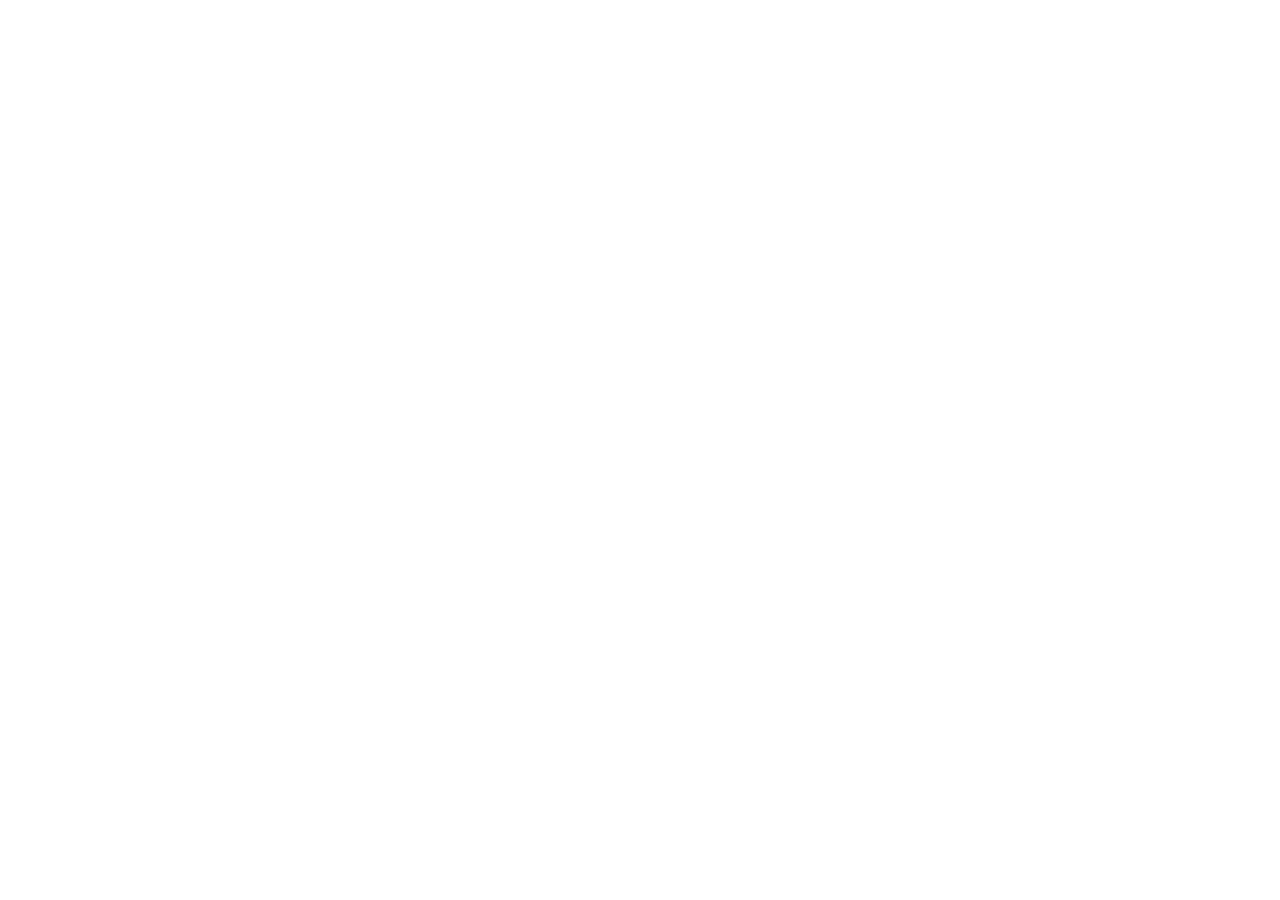
==== About.html @ ddba9b84 "menambahkan isi App.html dan membuat file kosogan" ====
<!DOCTYPE html>
<html lang="en">
<head>
    <meta charset="UTF-8">
    <meta name="viewport" content="width=device-width, initial-scale=1.0">
    <title>About MontirQ</title>
</head>
<body>
    <!-- Cerita dan Tujuan MontirQ -->
    <!-- Visi dan Misi -->
    <!-- Masalah yang ingin diselesaikan -->
    <!-- Ekosistem MontirQ -->
</body>
</html>
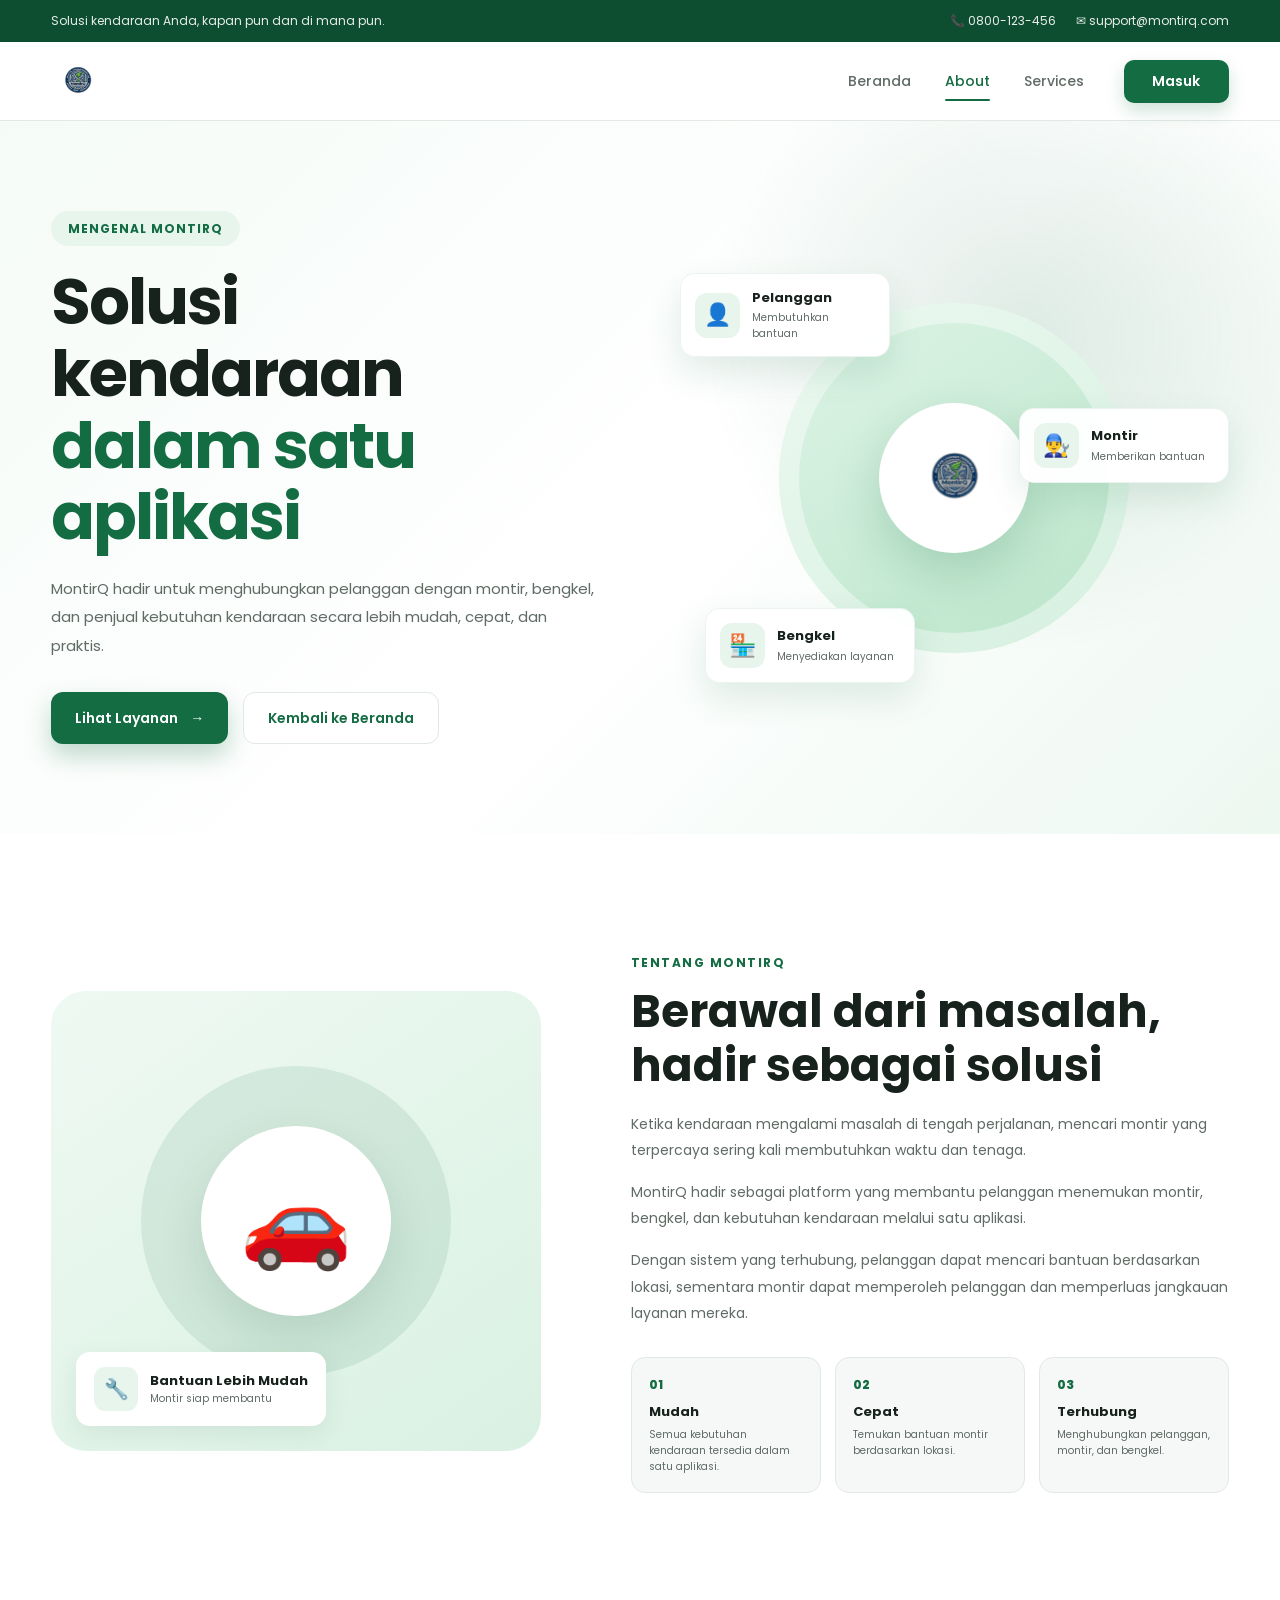
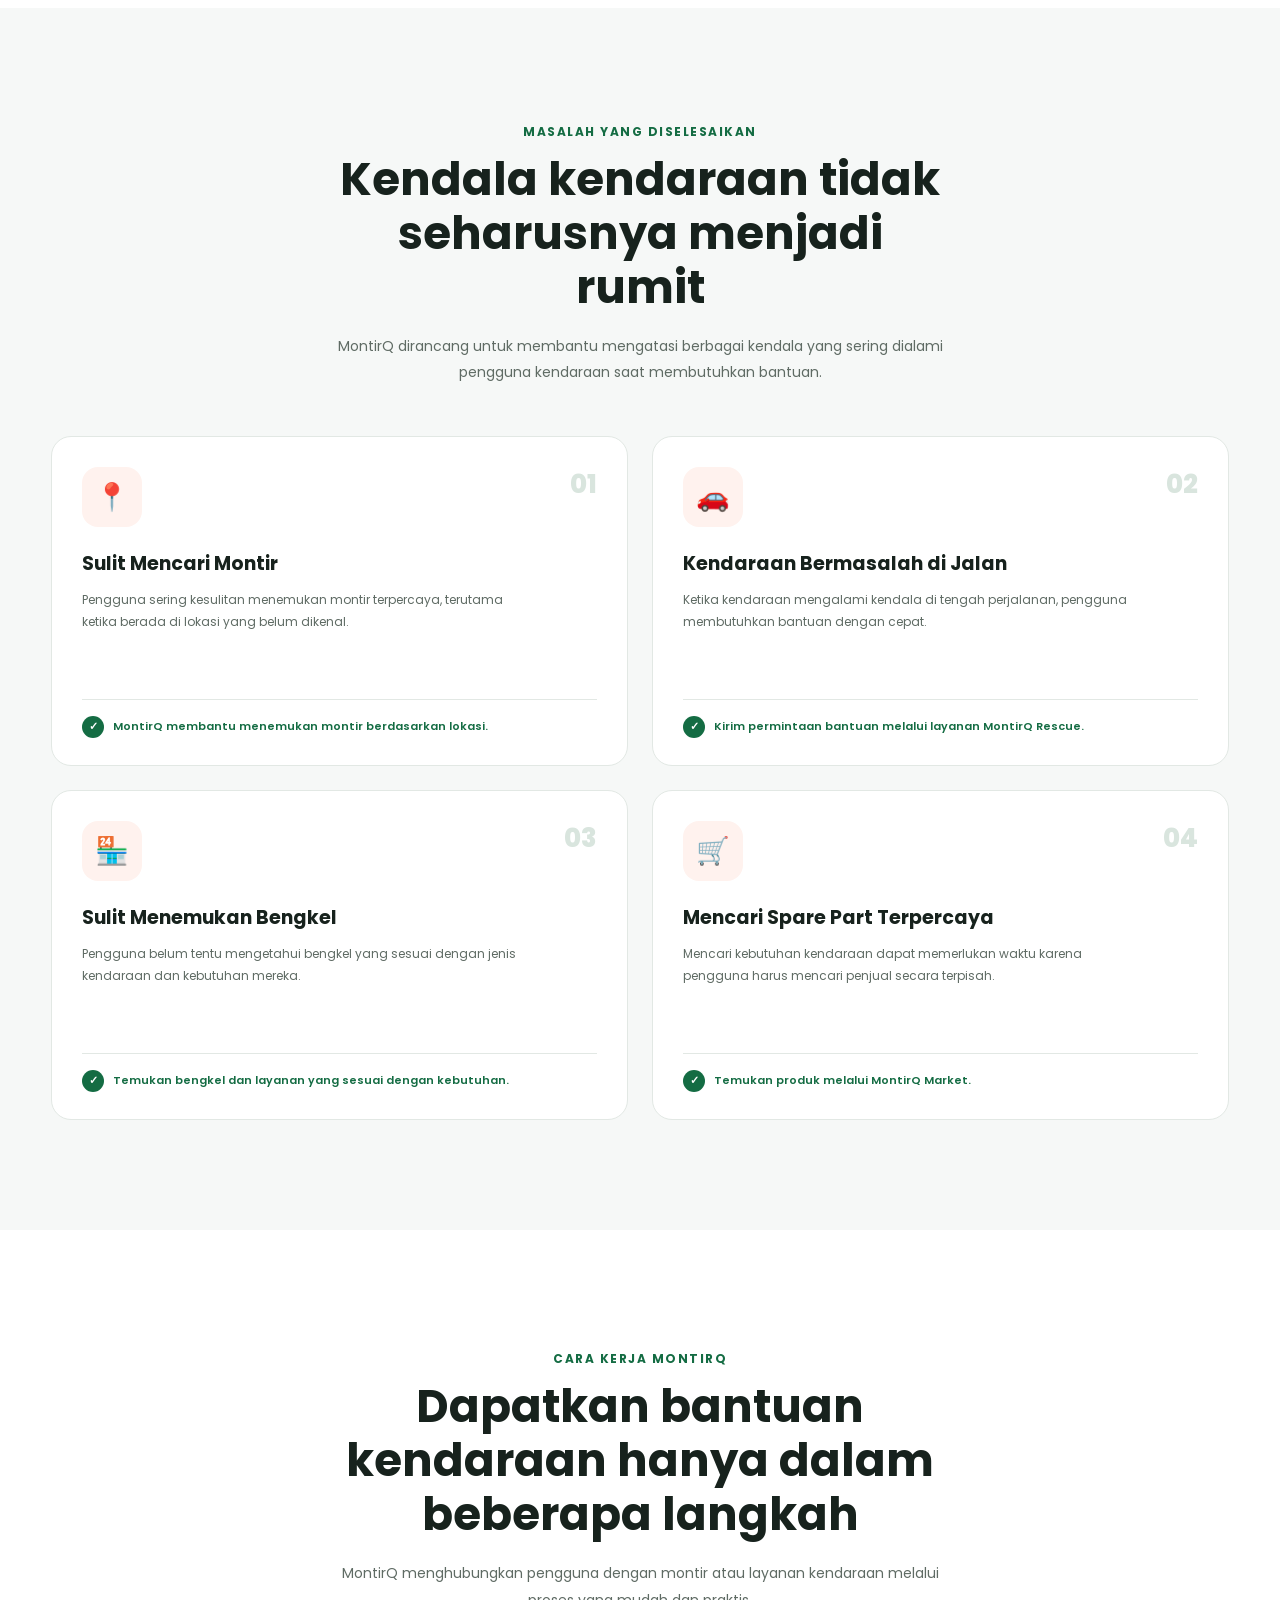
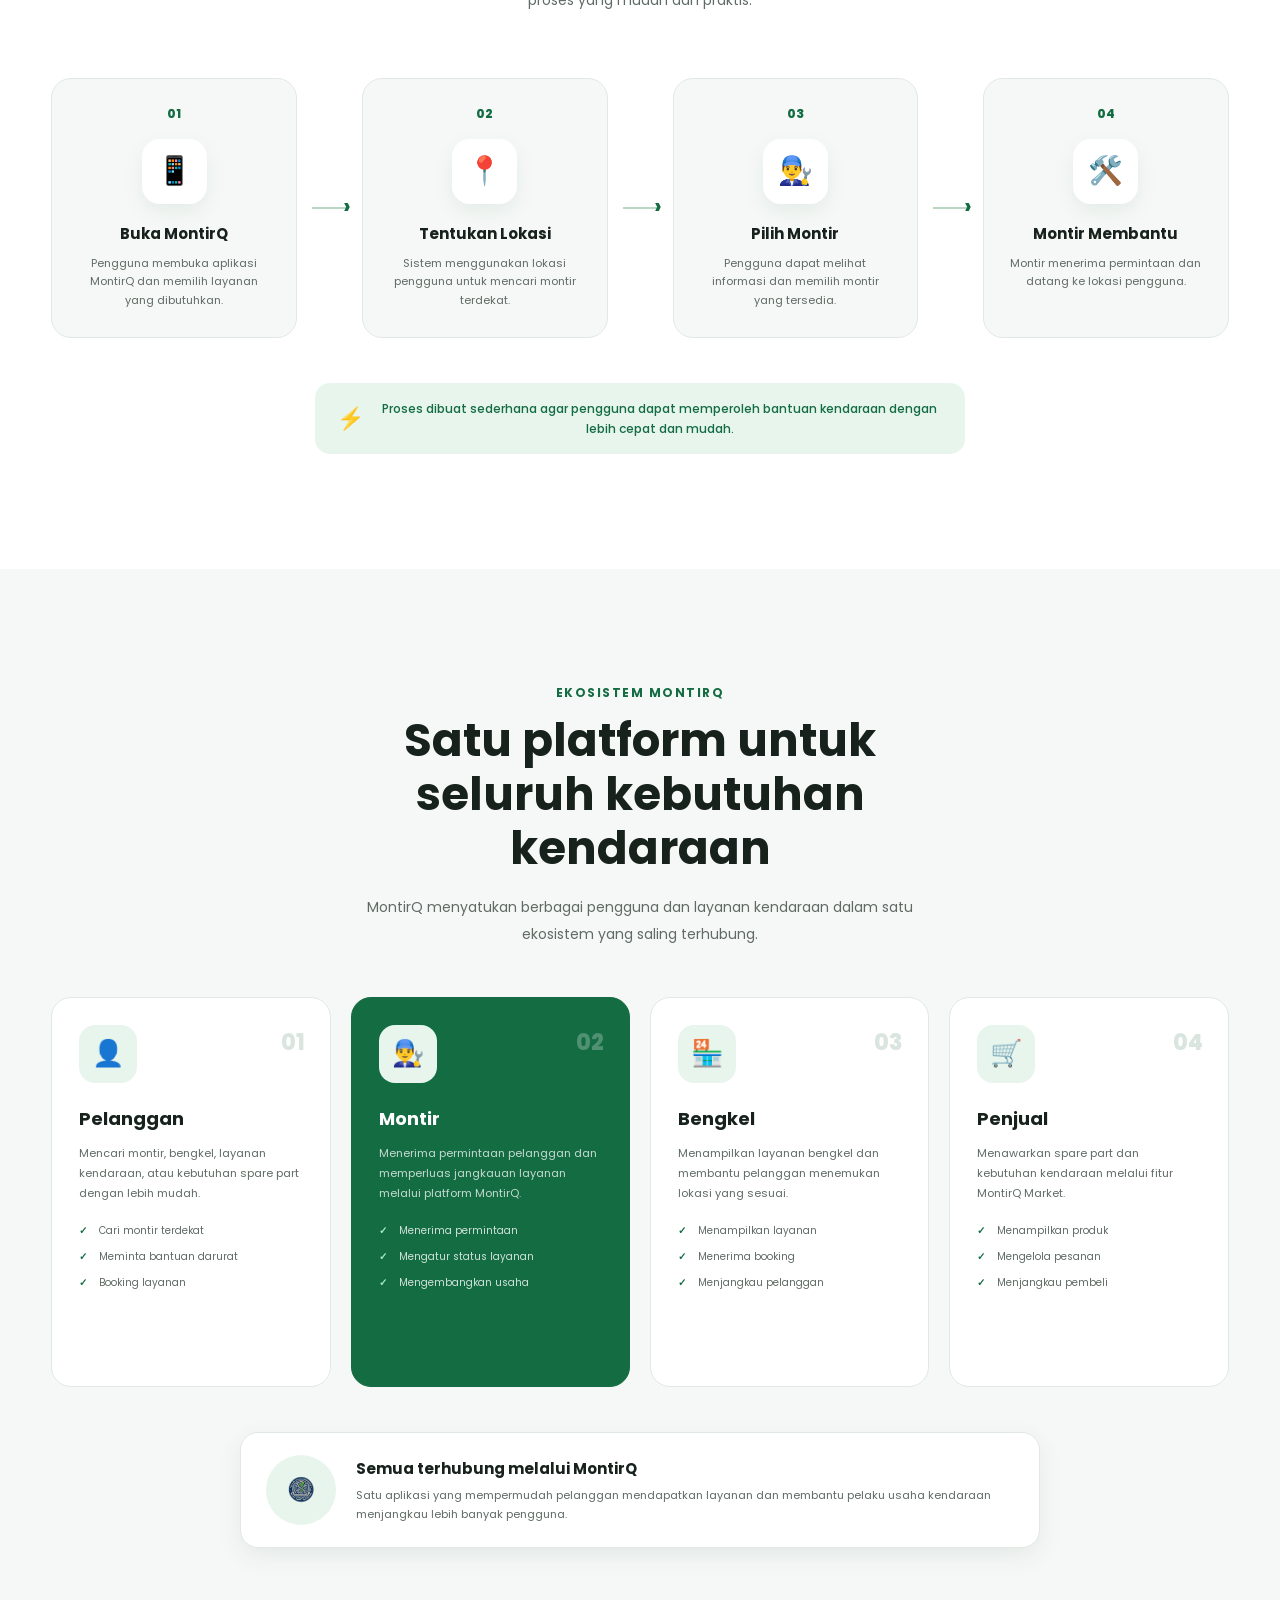
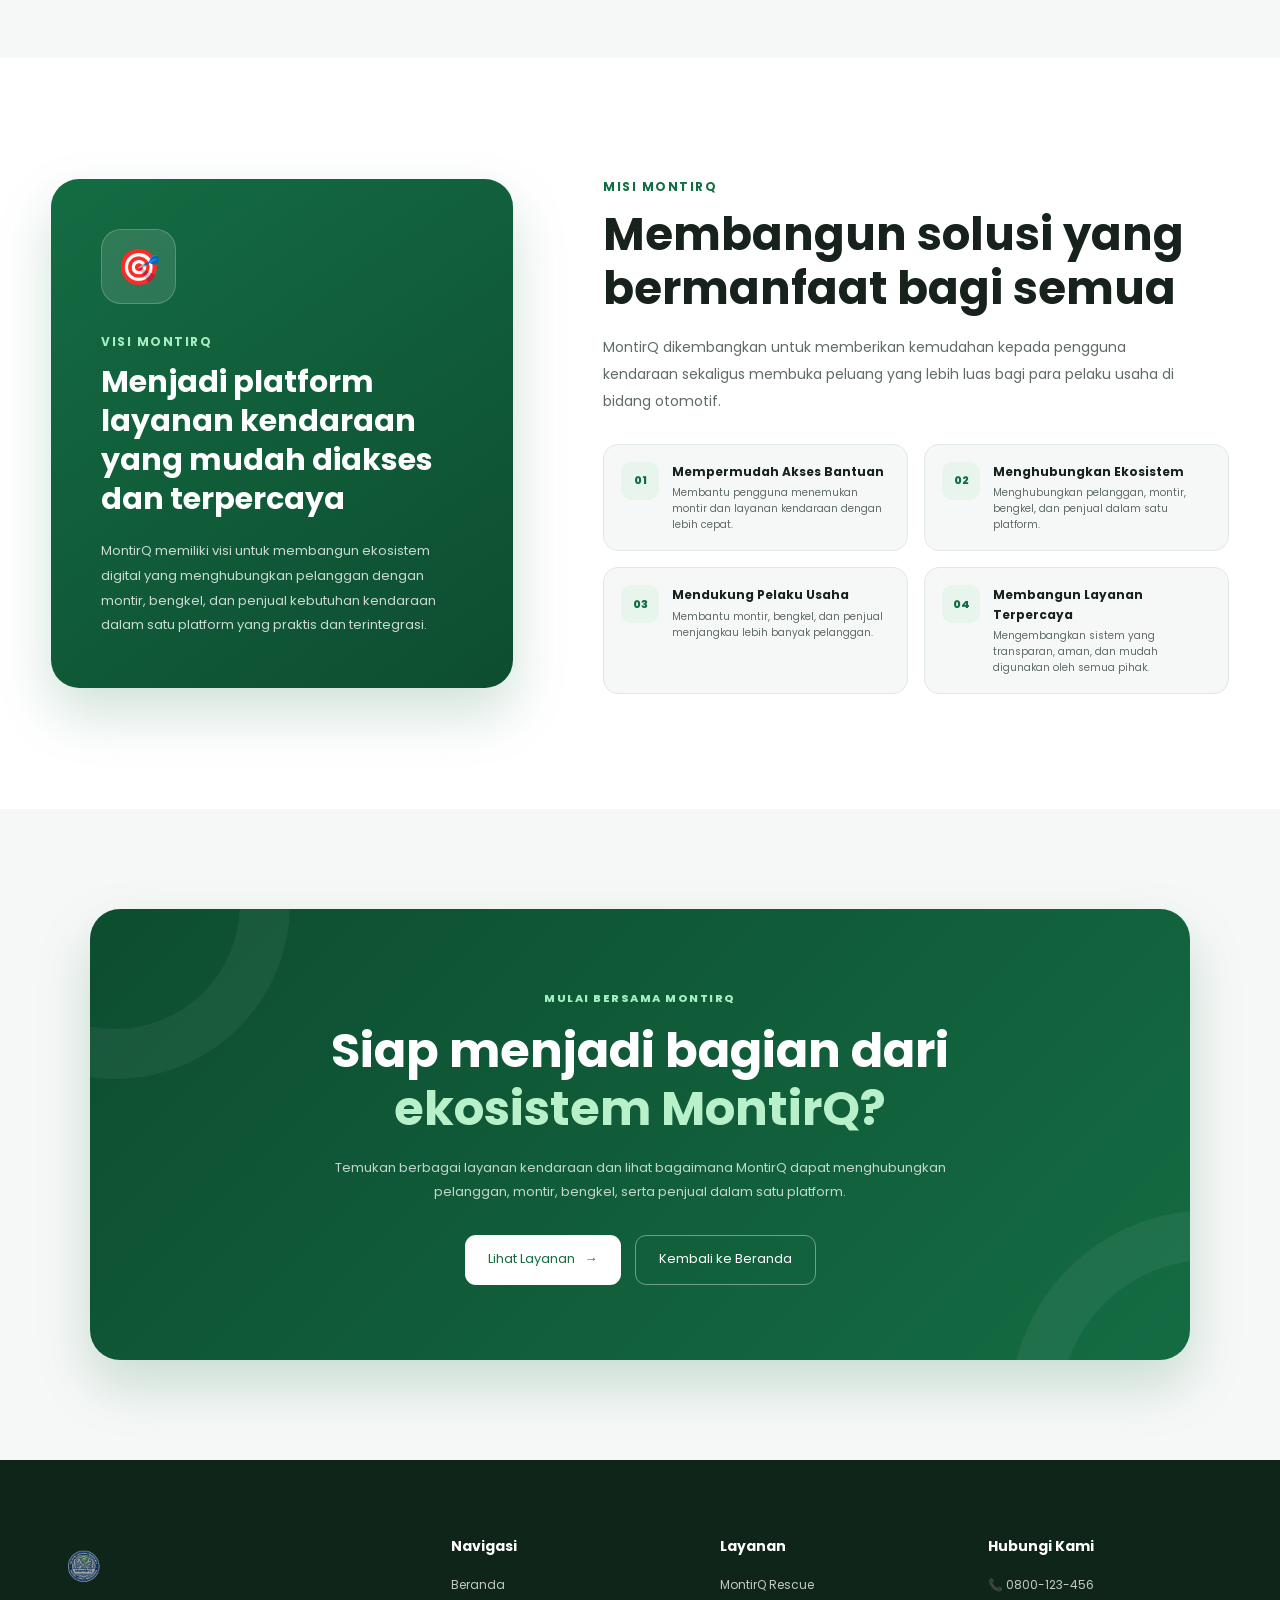
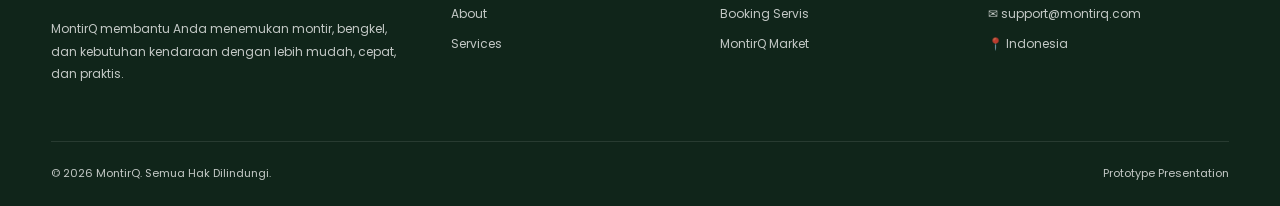
==== commit 2de3f7c6: "menambahkan fitur about" ====
--- a/About.html
+++ b/About.html
@@ -1,14 +1,729 @@
-<!DOCTYPE html>
+<!doctype html>
 <html lang="en">
-<head>
-    <meta charset="UTF-8">
-    <meta name="viewport" content="width=device-width, initial-scale=1.0">
+  <head>
+    <meta charset="UTF-8" />
+    <meta name="viewport" content="width=device-width, initial-scale=1.0" />
     <title>About MontirQ</title>
-</head>
-<body>
-    <!-- Cerita dan Tujuan MontirQ -->
-    <!-- Visi dan Misi -->
-    <!-- Masalah yang ingin diselesaikan -->
-    <!-- Ekosistem MontirQ -->
-</body>
-</html>+    <link rel="stylesheet" href="css/style.css" />
+    <link rel="stylesheet" href="css/about.css" />
+  </head>
+  <body>
+    <!-- Header -->
+    <header class="header">
+      <div class="header-container">
+        <p class="header-text">
+          Solusi kendaraan Anda, kapan pun dan di mana pun.
+        </p>
+
+        <div class="header-contact">
+          <span> 📞 0800-123-456 </span>
+
+          <span> ✉ support@montirq.com </span>
+        </div>
+      </div>
+    </header>
+
+    <!-- Navbar -->
+    <nav class="navbar">
+      <div class="navbar-container">
+        <!-- Logo MontirQ -->
+        <a href="App.html" class="navbar-logo">
+          <img
+            src="assets/icons/logo-montirQ.png"
+            alt="Logo MontirQ"
+            class="logo-image"
+          />
+        </a>
+
+        <!-- Menu Navigasi -->
+        <div class="navbar-menu">
+          <a href="App.html" class="nav-link"> Beranda </a>
+          <a href="About.html" class="nav-link active"> About </a>
+          <a href="Services.html" class="nav-link"> Services </a>
+        </div>
+
+        <!-- Tombol Masuk -->
+        <div class="navbar-action">
+          <a href="pages/auth/login.html" class="btn-login"> Masuk </a>
+        </div>
+
+        <!-- Tombol Menu untuk Tampilan HP -->
+        <button class="menu-toggle" type="button" aria-label="Buka menu">
+          ☰
+        </button>
+      </div>
+    </nav>
+
+    <!-- About Hero -->
+    <section class="about-hero">
+      <div class="about-hero-container">
+        <!-- Informasi Utama -->
+        <div class="about-hero-content">
+          <span class="about-hero-label"> MENGENAL MONTIRQ </span>
+
+          <h1 class="about-hero-title">
+            Solusi kendaraan
+            <span>dalam satu aplikasi</span>
+          </h1>
+
+          <p class="about-hero-description">
+            MontirQ hadir untuk menghubungkan pelanggan dengan montir, bengkel,
+            dan penjual kebutuhan kendaraan secara lebih mudah, cepat, dan
+            praktis.
+          </p>
+
+          <div class="about-hero-action">
+            <a href="Services.html" class="btn-primary">
+              Lihat Layanan
+
+              <span> → </span>
+            </a>
+
+            <a href="App.html" class="btn-secondary"> Kembali ke Beranda </a>
+          </div>
+        </div>
+
+        <!-- Visual Ekosistem MontirQ -->
+        <div class="about-hero-visual">
+          <!-- Lingkaran Utama -->
+          <div class="ecosystem-center">
+            <img
+              src="assets/icons/logo-montirQ.png"
+              alt="Logo MontirQ"
+              class="ecosystem-logo"
+            />
+          </div>
+
+          <!-- Pelanggan -->
+          <div class="ecosystem-card customer-card">
+            <div class="ecosystem-icon">👤</div>
+
+            <div>
+              <h3>Pelanggan</h3>
+
+              <p>Membutuhkan bantuan</p>
+            </div>
+          </div>
+
+          <!-- Montir -->
+          <div class="ecosystem-card mechanic-card">
+            <div class="ecosystem-icon">👨‍🔧</div>
+
+            <div>
+              <h3>Montir</h3>
+
+              <p>Memberikan bantuan</p>
+            </div>
+          </div>
+
+          <!-- Bengkel -->
+          <div class="ecosystem-card workshop-card">
+            <div class="ecosystem-icon">🏪</div>
+
+            <div>
+              <h3>Bengkel</h3>
+
+              <p>Menyediakan layanan</p>
+            </div>
+          </div>
+        </div>
+      </div>
+    </section>
+
+    <!-- Tentang MontirQ -->
+    <section class="about-introduction">
+      <div class="about-introduction-container">
+        <!-- Visual -->
+        <div class="about-introduction-visual">
+          <div class="introduction-main-icon">🚗</div>
+
+          <div class="introduction-card">
+            <span class="introduction-card-icon"> 🔧 </span>
+
+            <div>
+              <h3>Bantuan Lebih Mudah</h3>
+
+              <p>Montir siap membantu</p>
+            </div>
+          </div>
+        </div>
+
+        <!-- Informasi MontirQ -->
+        <div class="about-introduction-content">
+          <span class="section-label"> TENTANG MONTIRQ </span>
+
+          <h2 class="section-title">
+            Berawal dari masalah, hadir sebagai solusi
+          </h2>
+
+          <p class="section-description">
+            Ketika kendaraan mengalami masalah di tengah perjalanan, mencari
+            montir yang terpercaya sering kali membutuhkan waktu dan tenaga.
+          </p>
+
+          <p class="section-description">
+            MontirQ hadir sebagai platform yang membantu pelanggan menemukan
+            montir, bengkel, dan kebutuhan kendaraan melalui satu aplikasi.
+          </p>
+
+          <p class="section-description">
+            Dengan sistem yang terhubung, pelanggan dapat mencari bantuan
+            berdasarkan lokasi, sementara montir dapat memperoleh pelanggan dan
+            memperluas jangkauan layanan mereka.
+          </p>
+
+          <!-- Nilai Utama MontirQ -->
+          <div class="montirq-values">
+            <div class="value-item">
+              <span class="value-number"> 01 </span>
+
+              <div>
+                <h3>Mudah</h3>
+
+                <p>Semua kebutuhan kendaraan tersedia dalam satu aplikasi.</p>
+              </div>
+            </div>
+
+            <div class="value-item">
+              <span class="value-number"> 02 </span>
+
+              <div>
+                <h3>Cepat</h3>
+
+                <p>Temukan bantuan montir berdasarkan lokasi.</p>
+              </div>
+            </div>
+
+            <div class="value-item">
+              <span class="value-number"> 03 </span>
+
+              <div>
+                <h3>Terhubung</h3>
+
+                <p>Menghubungkan pelanggan, montir, dan bengkel.</p>
+              </div>
+            </div>
+          </div>
+        </div>
+      </div>
+    </section>
+
+    <!-- Masalah yang diselesaikan -->
+    <section class="problems-section">
+      <div class="problems-container">
+        <!-- Judul Bagian -->
+        <div class="problems-heading">
+          <span class="section-label"> MASALAH YANG DISELESAIKAN </span>
+
+          <h2 class="section-title">
+            Kendala kendaraan tidak seharusnya menjadi rumit
+          </h2>
+
+          <p class="section-description">
+            MontirQ dirancang untuk membantu mengatasi berbagai kendala yang
+            sering dialami pengguna kendaraan saat membutuhkan bantuan.
+          </p>
+        </div>
+
+        <!-- Daftar Masalah -->
+        <div class="problems-list">
+          <!-- Masalah 1 -->
+          <article class="problem-card">
+            <div class="problem-number">01</div>
+
+            <div class="problem-icon">📍</div>
+
+            <h3>Sulit Mencari Montir</h3>
+
+            <p>
+              Pengguna sering kesulitan menemukan montir terpercaya, terutama
+              ketika berada di lokasi yang belum dikenal.
+            </p>
+
+            <div class="problem-solution">
+              <span> ✓ </span>
+
+              MontirQ membantu menemukan montir berdasarkan lokasi.
+            </div>
+          </article>
+
+          <!-- Masalah 2 -->
+          <article class="problem-card">
+            <div class="problem-number">02</div>
+
+            <div class="problem-icon">🚗</div>
+
+            <h3>Kendaraan Bermasalah di Jalan</h3>
+
+            <p>
+              Ketika kendaraan mengalami kendala di tengah perjalanan, pengguna
+              membutuhkan bantuan dengan cepat.
+            </p>
+
+            <div class="problem-solution">
+              <span> ✓ </span>
+
+              Kirim permintaan bantuan melalui layanan MontirQ Rescue.
+            </div>
+          </article>
+
+          <!-- Masalah 3 -->
+          <article class="problem-card">
+            <div class="problem-number">03</div>
+
+            <div class="problem-icon">🏪</div>
+
+            <h3>Sulit Menemukan Bengkel</h3>
+
+            <p>
+              Pengguna belum tentu mengetahui bengkel yang sesuai dengan jenis
+              kendaraan dan kebutuhan mereka.
+            </p>
+
+            <div class="problem-solution">
+              <span> ✓ </span>
+
+              Temukan bengkel dan layanan yang sesuai dengan kebutuhan.
+            </div>
+          </article>
+
+          <!-- Masalah 4 -->
+          <article class="problem-card">
+            <div class="problem-number">04</div>
+
+            <div class="problem-icon">🛒</div>
+
+            <h3>Mencari Spare Part Terpercaya</h3>
+
+            <p>
+              Mencari kebutuhan kendaraan dapat memerlukan waktu karena pengguna
+              harus mencari penjual secara terpisah.
+            </p>
+
+            <div class="problem-solution">
+              <span> ✓ </span>
+
+              Temukan produk melalui MontirQ Market.
+            </div>
+          </article>
+        </div>
+      </div>
+    </section>
+
+    <!-- Cara kerja MontirQ -->
+    <section class="workflow-section">
+      <div class="workflow-container">
+        <!-- Judul Bagian -->
+        <div class="workflow-heading">
+          <span class="section-label"> CARA KERJA MONTIRQ </span>
+
+          <h2 class="section-title">
+            Dapatkan bantuan kendaraan hanya dalam beberapa langkah
+          </h2>
+
+          <p class="section-description">
+            MontirQ menghubungkan pengguna dengan montir atau layanan kendaraan
+            melalui proses yang mudah dan praktis.
+          </p>
+        </div>
+
+        <!-- Langkah-Langkah -->
+        <div class="workflow-list">
+          <!-- Langkah 1 -->
+          <div class="workflow-item">
+            <div class="workflow-number">01</div>
+
+            <div class="workflow-icon">📱</div>
+
+            <h3>Buka MontirQ</h3>
+
+            <p>
+              Pengguna membuka aplikasi MontirQ dan memilih layanan yang
+              dibutuhkan.
+            </p>
+          </div>
+
+          <!-- Penghubung -->
+          <div class="workflow-line"></div>
+
+          <!-- Langkah 2 -->
+          <div class="workflow-item">
+            <div class="workflow-number">02</div>
+
+            <div class="workflow-icon">📍</div>
+
+            <h3>Tentukan Lokasi</h3>
+
+            <p>
+              Sistem menggunakan lokasi pengguna untuk mencari montir terdekat.
+            </p>
+          </div>
+
+          <!-- Penghubung -->
+          <div class="workflow-line"></div>
+
+          <!-- Langkah 3 -->
+          <div class="workflow-item">
+            <div class="workflow-number">03</div>
+
+            <div class="workflow-icon">👨‍🔧</div>
+
+            <h3>Pilih Montir</h3>
+
+            <p>
+              Pengguna dapat melihat informasi dan memilih montir yang tersedia.
+            </p>
+          </div>
+
+          <!-- Penghubung -->
+          <div class="workflow-line"></div>
+
+          <!-- Langkah 4 -->
+          <div class="workflow-item">
+            <div class="workflow-number">04</div>
+
+            <div class="workflow-icon">🛠️</div>
+
+            <h3>Montir Membantu</h3>
+
+            <p>Montir menerima permintaan dan datang ke lokasi pengguna.</p>
+          </div>
+        </div>
+
+        <!-- Informasi Tambahan -->
+        <div class="workflow-note">
+          <span class="workflow-note-icon"> ⚡ </span>
+
+          <p>
+            Proses dibuat sederhana agar pengguna dapat memperoleh bantuan
+            kendaraan dengan lebih cepat dan mudah.
+          </p>
+        </div>
+      </div>
+    </section>
+
+    <!-- Ekosistem Montir -->
+    <section class="ecosystem-section">
+      <div class="ecosystem-container">
+        <!-- Judul Bagian -->
+        <div class="ecosystem-heading">
+          <span class="section-label"> EKOSISTEM MONTIRQ </span>
+
+          <h2 class="section-title">
+            Satu platform untuk seluruh kebutuhan kendaraan
+          </h2>
+
+          <p class="section-description">
+            MontirQ menyatukan berbagai pengguna dan layanan kendaraan dalam
+            satu ekosistem yang saling terhubung.
+          </p>
+        </div>
+
+        <!-- Isi Ekosistem -->
+        <div class="ecosystem-grid">
+          <!-- Pelanggan -->
+          <article class="ecosystem-role">
+            <div class="role-icon">👤</div>
+
+            <span class="role-number"> 01 </span>
+
+            <h3>Pelanggan</h3>
+
+            <p>
+              Mencari montir, bengkel, layanan kendaraan, atau kebutuhan spare
+              part dengan lebih mudah.
+            </p>
+
+            <ul class="role-list">
+              <li>Cari montir terdekat</li>
+
+              <li>Meminta bantuan darurat</li>
+
+              <li>Booking layanan</li>
+            </ul>
+          </article>
+
+          <!-- Montir -->
+          <article class="ecosystem-role role-highlight">
+            <div class="role-icon">👨‍🔧</div>
+
+            <span class="role-number"> 02 </span>
+
+            <h3>Montir</h3>
+
+            <p>
+              Menerima permintaan pelanggan dan memperluas jangkauan layanan
+              melalui platform MontirQ.
+            </p>
+
+            <ul class="role-list">
+              <li>Menerima permintaan</li>
+
+              <li>Mengatur status layanan</li>
+
+              <li>Mengembangkan usaha</li>
+            </ul>
+          </article>
+
+          <!-- Bengkel -->
+          <article class="ecosystem-role">
+            <div class="role-icon">🏪</div>
+
+            <span class="role-number"> 03 </span>
+
+            <h3>Bengkel</h3>
+
+            <p>
+              Menampilkan layanan bengkel dan membantu pelanggan menemukan
+              lokasi yang sesuai.
+            </p>
+
+            <ul class="role-list">
+              <li>Menampilkan layanan</li>
+
+              <li>Menerima booking</li>
+
+              <li>Menjangkau pelanggan</li>
+            </ul>
+          </article>
+
+          <!-- Penjual -->
+          <article class="ecosystem-role">
+            <div class="role-icon">🛒</div>
+
+            <span class="role-number"> 04 </span>
+
+            <h3>Penjual</h3>
+
+            <p>
+              Menawarkan spare part dan kebutuhan kendaraan melalui fitur
+              MontirQ Market.
+            </p>
+
+            <ul class="role-list">
+              <li>Menampilkan produk</li>
+
+              <li>Mengelola pesanan</li>
+
+              <li>Menjangkau pembeli</li>
+            </ul>
+          </article>
+        </div>
+
+        <!-- Kesimpulan Ekosistem -->
+        <div class="ecosystem-summary">
+          <div class="ecosystem-summary-logo">
+            <img src="assets/icons/logo-montirQ.png" alt="Logo MontirQ" />
+          </div>
+
+          <div>
+            <h3>Semua terhubung melalui MontirQ</h3>
+
+            <p>
+              Satu aplikasi yang mempermudah pelanggan mendapatkan layanan dan
+              membantu pelaku usaha kendaraan menjangkau lebih banyak pengguna.
+            </p>
+          </div>
+        </div>
+      </div>
+    </section>
+
+    <!-- Visi Dan Misi -->
+    <section class="vision-mission-section">
+      <div class="vision-mission-container">
+        <!-- Bagian Visi -->
+        <div class="vision-card">
+          <div class="vision-icon">🎯</div>
+
+          <span class="section-label"> VISI MONTIRQ </span>
+
+          <h2>
+            Menjadi platform layanan kendaraan yang mudah diakses dan terpercaya
+          </h2>
+
+          <p>
+            MontirQ memiliki visi untuk membangun ekosistem digital yang
+            menghubungkan pelanggan dengan montir, bengkel, dan penjual
+            kebutuhan kendaraan dalam satu platform yang praktis dan
+            terintegrasi.
+          </p>
+        </div>
+
+        <!-- Bagian Misi -->
+        <div class="mission-content">
+          <span class="section-label"> MISI MONTIRQ </span>
+
+          <h2 class="section-title">
+            Membangun solusi yang bermanfaat bagi semua
+          </h2>
+
+          <p class="section-description">
+            MontirQ dikembangkan untuk memberikan kemudahan kepada pengguna
+            kendaraan sekaligus membuka peluang yang lebih luas bagi para pelaku
+            usaha di bidang otomotif.
+          </p>
+
+          <!-- Daftar Misi -->
+          <div class="mission-list">
+            <!-- Misi 1 -->
+            <div class="mission-item">
+              <div class="mission-number">01</div>
+
+              <div>
+                <h3>Mempermudah Akses Bantuan</h3>
+
+                <p>
+                  Membantu pengguna menemukan montir dan layanan kendaraan
+                  dengan lebih cepat.
+                </p>
+              </div>
+            </div>
+
+            <!-- Misi 2 -->
+            <div class="mission-item">
+              <div class="mission-number">02</div>
+
+              <div>
+                <h3>Menghubungkan Ekosistem</h3>
+
+                <p>
+                  Menghubungkan pelanggan, montir, bengkel, dan penjual dalam
+                  satu platform.
+                </p>
+              </div>
+            </div>
+
+            <!-- Misi 3 -->
+            <div class="mission-item">
+              <div class="mission-number">03</div>
+
+              <div>
+                <h3>Mendukung Pelaku Usaha</h3>
+
+                <p>
+                  Membantu montir, bengkel, dan penjual menjangkau lebih banyak
+                  pelanggan.
+                </p>
+              </div>
+            </div>
+
+            <!-- Misi 4 -->
+            <div class="mission-item">
+              <div class="mission-number">04</div>
+
+              <div>
+                <h3>Membangun Layanan Terpercaya</h3>
+
+                <p>
+                  Mengembangkan sistem yang transparan, aman, dan mudah
+                  digunakan oleh semua pihak.
+                </p>
+              </div>
+            </div>
+          </div>
+        </div>
+      </div>
+    </section>
+
+    <!-- Call to Action -->
+    <section class="cta-section">
+      <div class="cta-container">
+        <!-- Dekorasi -->
+        <div class="cta-decoration cta-decoration-one"></div>
+
+        <div class="cta-decoration cta-decoration-two"></div>
+
+        <!-- Isi Call To Action -->
+        <div class="cta-content">
+          <span class="cta-label"> MULAI BERSAMA MONTIRQ </span>
+
+          <h2>
+            Siap menjadi bagian dari
+            <span>ekosistem MontirQ?</span>
+          </h2>
+
+          <p>
+            Temukan berbagai layanan kendaraan dan lihat bagaimana MontirQ dapat
+            menghubungkan pelanggan, montir, bengkel, serta penjual dalam satu
+            platform.
+          </p>
+
+          <!-- Tombol -->
+          <div class="cta-action">
+            <a href="Services.html" class="cta-primary">
+              Lihat Layanan
+
+              <span> → </span>
+            </a>
+
+            <a href="App.html" class="cta-secondary"> Kembali ke Beranda </a>
+          </div>
+        </div>
+      </div>
+    </section>
+
+    <!-- Footer -->
+    <footer class="footer">
+      <div class="footer-container">
+        <!-- Informasi MontirQ -->
+        <div class="footer-brand">
+          <a href="App.html" class="footer-logo">
+            <img
+              src="assets/icons/logo-montirQ.png"
+              alt="Logo MontirQ"
+              class="footer-logo-image"
+            />
+          </a>
+
+          <p>
+            MontirQ membantu Anda menemukan montir, bengkel, dan kebutuhan
+            kendaraan dengan lebih mudah, cepat, dan praktis.
+          </p>
+        </div>
+
+        <!-- Navigasi Cepat -->
+        <div class="footer-menu">
+          <h3>Navigasi</h3>
+
+          <a href="App.html"> Beranda </a>
+
+          <a href="About.html"> About </a>
+
+          <a href="Services.html"> Services </a>
+        </div>
+
+        <!-- Layanan -->
+        <div class="footer-menu">
+          <h3>Layanan</h3>
+
+          <a href="Services.html"> MontirQ Rescue </a>
+
+          <a href="Services.html"> Booking Servis </a>
+
+          <a href="Services.html"> MontirQ Market </a>
+        </div>
+
+        <!-- Informasi Kontak -->
+        <div class="footer-contact">
+          <h3>Hubungi Kami</h3>
+
+          <p>📞 0800-123-456</p>
+
+          <p>✉ support@montirq.com</p>
+
+          <p>📍 Indonesia</p>
+        </div>
+      </div>
+
+      <!-- Bagian Copyright -->
+      <div class="footer-bottom">
+        <p>© 2026 MontirQ. Semua Hak Dilindungi.</p>
+
+        <p>Prototype Presentation</p>
+      </div>
+    </footer>
+
+    <!-- JavaScript -->
+    <script src="js/script.js"></script>
+  </body>
+</html>
--- a/css/style.css
+++ b/css/style.css
@@ -0,0 +1,1083 @@
+/* =========================================
+GOOGLE FONT
+========================================= */
+
+@import url("https://fonts.googleapis.com/css2?family=Poppins:wght@400;500;600;700;800&display=swap");
+
+/* =========================================
+PENGATURAN DASAR
+========================================= */
+
+:root {
+  --primary-color: #146c43;
+  --primary-dark: #0d4d30;
+  --primary-light: #e7f5ed;
+  --secondary-color: #f4b942;
+  --dark-color: #17221d;
+  --text-color: #5f6b64;
+  --light-color: #f6f8f7;
+  --white-color: #ffffff;
+  --border-color: #e2e8e4;
+  --shadow-small: 0 8px 25px rgba(16, 65, 41, 0.08);
+  --shadow-medium: 0 18px 45px rgba(16, 65, 41, 0.12);
+  --border-radius: 16px;
+  --container-width: 1200px;
+}
+
+* {
+  margin: 0;
+  padding: 0;
+  box-sizing: border-box;
+}
+
+html {
+  scroll-behavior: smooth;
+}
+
+body {
+  font-family: "Poppins", Arial, sans-serif;
+  background-color: var(--white-color);
+  color: var(--dark-color);
+  line-height: 1.6;
+  overflow-x: hidden;
+}
+
+a {
+  color: inherit;
+  text-decoration: none;
+}
+
+img {
+  display: block;
+  max-width: 100%;
+}
+
+button {
+  border: none;
+  outline: none;
+  background: none;
+  cursor: pointer;
+  font-family: inherit;
+}
+
+/* =========================================
+HEADER
+========================================= */
+
+.header {
+  background-color: var(--primary-dark);
+  color: var(--white-color);
+}
+
+.header-container {
+  width: min(92%, var(--container-width));
+  min-height: 42px;
+  margin: 0 auto;
+  display: flex;
+  align-items: center;
+  justify-content: space-between;
+  gap: 20px;
+}
+
+.header-text {
+  font-size: 12px;
+  color: rgba(255, 255, 255, 0.9);
+}
+
+.header-contact {
+  display: flex;
+  align-items: center;
+  gap: 20px;
+  font-size: 12px;
+  color: rgba(255, 255, 255, 0.9);
+}
+
+/* =========================================
+NAVBAR
+========================================= */
+
+.navbar {
+  position: sticky;
+  top: 0;
+  z-index: 1000;
+  background-color: rgba(255, 255, 255, 0.96);
+  border-bottom: 1px solid var(--border-color);
+  backdrop-filter: blur(12px);
+}
+
+.navbar-container {
+  width: min(92%, var(--container-width));
+  height: 78px;
+  margin: 0 auto;
+  display: flex;
+  align-items: center;
+  justify-content: space-between;
+  gap: 30px;
+}
+
+/* Logo */
+
+.navbar-logo {
+  display: flex;
+  align-items: center;
+  flex-shrink: 0;
+}
+
+.logo-image {
+  width: 54px;
+  height: 54px;
+  object-fit: contain;
+}
+
+/* Menu Navigasi */
+
+.navbar-menu {
+  display: flex;
+  align-items: center;
+  justify-content: center;
+  gap: 34px;
+  margin-left: auto;
+}
+
+.nav-link {
+  position: relative;
+  color: var(--text-color);
+  font-size: 14px;
+  font-weight: 500;
+  transition: color 0.25s ease;
+}
+
+.nav-link:hover,
+.nav-link.active {
+  color: var(--primary-color);
+}
+
+.nav-link::after {
+  content: "";
+  position: absolute;
+  left: 0;
+  bottom: -9px;
+  width: 0;
+  height: 2px;
+  background-color: var(--primary-color);
+  border-radius: 20px;
+  transition: width 0.25s ease;
+}
+
+.nav-link:hover::after,
+.nav-link.active::after {
+  width: 100%;
+}
+
+/* Tombol Masuk */
+
+.navbar-action {
+  margin-left: 10px;
+}
+
+.btn-login {
+  display: inline-flex;
+  align-items: center;
+  justify-content: center;
+  min-width: 105px;
+  min-height: 43px;
+  padding: 10px 22px;
+  color: var(--white-color);
+  background-color: var(--primary-color);
+  border-radius: 10px;
+  font-size: 14px;
+  font-weight: 600;
+  box-shadow: 0 8px 18px rgba(20, 108, 67, 0.2);
+  transition:
+    transform 0.25s ease,
+    background-color 0.25s ease,
+    box-shadow 0.25s ease;
+}
+
+.btn-login:hover {
+  background-color: var(--primary-dark);
+  transform: translateY(-2px);
+  box-shadow: 0 12px 24px rgba(20, 108, 67, 0.28);
+}
+
+/* Tombol Menu Mobile */
+
+.menu-toggle {
+  display: none;
+  color: var(--dark-color);
+  font-size: 28px;
+}
+
+/* =========================================
+HERO SECTION
+========================================= */
+
+.hero {
+  position: relative;
+  min-height: 650px;
+  display: flex;
+  align-items: center;
+  overflow: hidden;
+  background:
+    radial-gradient(
+      circle at 80% 35%,
+      rgba(70, 180, 112, 0.15),
+      transparent 30%
+    ),
+    linear-gradient(135deg, #f7fbf8 0%, #ffffff 55%, #eef8f2 100%);
+}
+
+.hero::before {
+  content: "";
+  position: absolute;
+  top: -160px;
+  right: -150px;
+  width: 450px;
+  height: 450px;
+  border-radius: 50%;
+  background-color: rgba(20, 108, 67, 0.05);
+}
+
+.hero-container {
+  position: relative;
+  z-index: 1;
+  width: min(92%, var(--container-width));
+  margin: 0 auto;
+  display: grid;
+  grid-template-columns: 1fr 1fr;
+  align-items: center;
+  gap: 70px;
+  padding: 90px 0;
+}
+
+/* Isi Hero */
+
+.hero-content {
+  max-width: 620px;
+}
+
+.hero-label {
+  display: inline-flex;
+  align-items: center;
+  padding: 8px 16px;
+  color: var(--primary-color);
+  background-color: var(--primary-light);
+  border-radius: 50px;
+  font-size: 13px;
+  font-weight: 600;
+  margin-bottom: 20px;
+}
+
+.hero-title {
+  max-width: 650px;
+  color: var(--dark-color);
+  font-size: clamp(40px, 5vw, 66px);
+  line-height: 1.12;
+  letter-spacing: -2px;
+  margin-bottom: 22px;
+}
+
+.hero-title span {
+  display: block;
+  color: var(--primary-color);
+}
+
+.hero-description {
+  max-width: 550px;
+  color: var(--text-color);
+  font-size: 16px;
+  line-height: 1.8;
+  margin-bottom: 32px;
+}
+
+/* Tombol Hero */
+
+.hero-action {
+  display: flex;
+  align-items: center;
+  flex-wrap: wrap;
+  gap: 15px;
+}
+
+.btn-primary,
+.btn-secondary {
+  min-height: 52px;
+  display: inline-flex;
+  align-items: center;
+  justify-content: center;
+  gap: 12px;
+  padding: 13px 24px;
+  border-radius: 12px;
+  font-size: 14px;
+  font-weight: 600;
+  transition:
+    transform 0.25s ease,
+    box-shadow 0.25s ease,
+    background-color 0.25s ease;
+}
+
+.btn-primary {
+  color: var(--white-color);
+  background-color: var(--primary-color);
+  box-shadow: 0 12px 25px rgba(20, 108, 67, 0.25);
+}
+
+.btn-primary:hover {
+  background-color: var(--primary-dark);
+  transform: translateY(-3px);
+  box-shadow: 0 16px 30px rgba(20, 108, 67, 0.3);
+}
+
+.btn-secondary {
+  color: var(--primary-color);
+  background-color: var(--white-color);
+  border: 1px solid var(--border-color);
+}
+
+.btn-secondary:hover {
+  transform: translateY(-3px);
+  border-color: var(--primary-color);
+  box-shadow: var(--shadow-small);
+}
+
+/* Visual Hero */
+
+.hero-visual {
+  position: relative;
+  min-height: 470px;
+  display: flex;
+  align-items: center;
+  justify-content: center;
+}
+
+.vehicle-illustration {
+  width: min(100%, 420px);
+  height: 360px;
+  display: flex;
+  align-items: center;
+  justify-content: center;
+  border-radius: 45% 55% 50% 50%;
+  background: linear-gradient(145deg, #dff3e7, #bde8ce);
+  box-shadow:
+    inset 0 0 0 18px rgba(255, 255, 255, 0.4),
+    0 25px 60px rgba(20, 108, 67, 0.15);
+}
+
+.vehicle-icon {
+  font-size: 150px;
+  filter: drop-shadow(0 18px 15px rgba(0, 0, 0, 0.12));
+}
+
+/* Card Bantuan */
+
+.help-card {
+  position: absolute;
+  top: 25px;
+  left: 0;
+  display: flex;
+  align-items: center;
+  gap: 13px;
+  width: 230px;
+  padding: 16px;
+  background-color: var(--white-color);
+  border: 1px solid rgba(20, 108, 67, 0.08);
+  border-radius: 16px;
+  box-shadow: var(--shadow-medium);
+}
+
+.help-icon {
+  width: 45px;
+  height: 45px;
+  display: grid;
+  place-items: center;
+  background-color: #fff1ef;
+  border-radius: 12px;
+  font-size: 22px;
+}
+
+.help-card h3 {
+  font-size: 14px;
+}
+
+.help-card p {
+  color: var(--text-color);
+  font-size: 11px;
+}
+
+/* Card Montir */
+
+.montir-card {
+  position: absolute;
+  right: -5px;
+  bottom: 30px;
+  width: 280px;
+  display: flex;
+  align-items: center;
+  gap: 12px;
+  padding: 16px;
+  background-color: var(--white-color);
+  border: 1px solid rgba(20, 108, 67, 0.08);
+  border-radius: 16px;
+  box-shadow: var(--shadow-medium);
+}
+
+.montir-avatar {
+  width: 48px;
+  height: 48px;
+  display: grid;
+  place-items: center;
+  flex-shrink: 0;
+  background-color: var(--primary-light);
+  border-radius: 50%;
+  font-size: 25px;
+}
+
+.montir-card h4 {
+  font-size: 13px;
+}
+
+.montir-card p {
+  color: var(--text-color);
+  font-size: 11px;
+}
+
+.montir-status {
+  margin-left: auto;
+  color: #1d9a58;
+  font-size: 10px;
+  font-weight: 600;
+}
+
+/* =========================================
+TENTANG MONTIRQ
+========================================= */
+
+.about-preview {
+  padding: 110px 0;
+  background-color: var(--white-color);
+}
+
+.about-container {
+  width: min(92%, var(--container-width));
+  margin: 0 auto;
+  display: grid;
+  grid-template-columns: 1fr 1fr;
+  align-items: center;
+  gap: 90px;
+}
+
+/* Visual About */
+
+.about-visual {
+  position: relative;
+  min-height: 430px;
+  display: flex;
+  align-items: center;
+  justify-content: center;
+  background: linear-gradient(145deg, #f0faf4, #dff3e7);
+  border-radius: 35px;
+  overflow: hidden;
+}
+
+.about-visual::before {
+  content: "";
+  position: absolute;
+  width: 280px;
+  height: 280px;
+  border-radius: 50%;
+  background-color: rgba(20, 108, 67, 0.1);
+}
+
+.about-icon {
+  position: relative;
+  z-index: 1;
+  width: 190px;
+  height: 190px;
+  display: grid;
+  place-items: center;
+  background-color: var(--white-color);
+  border-radius: 50%;
+  box-shadow: var(--shadow-medium);
+  font-size: 90px;
+}
+
+.about-card {
+  position: absolute;
+  left: 25px;
+  bottom: 25px;
+  display: flex;
+  align-items: center;
+  gap: 12px;
+  padding: 15px 18px;
+  background-color: var(--white-color);
+  border-radius: 14px;
+  box-shadow: var(--shadow-small);
+}
+
+.about-card-icon {
+  width: 42px;
+  height: 42px;
+  display: grid;
+  place-items: center;
+  background-color: var(--primary-light);
+  border-radius: 11px;
+}
+
+.about-card h3 {
+  font-size: 13px;
+}
+
+.about-card p {
+  color: var(--text-color);
+  font-size: 11px;
+}
+
+/* Konten About */
+
+.section-label {
+  display: inline-block;
+  color: var(--primary-color);
+  font-size: 12px;
+  font-weight: 700;
+  letter-spacing: 1.5px;
+  margin-bottom: 12px;
+}
+
+.section-title {
+  max-width: 600px;
+  color: var(--dark-color);
+  font-size: clamp(30px, 4vw, 45px);
+  line-height: 1.2;
+  margin-bottom: 18px;
+}
+
+.section-description {
+  color: var(--text-color);
+  font-size: 14px;
+  line-height: 1.9;
+  margin-bottom: 15px;
+}
+
+/* Keunggulan */
+
+.about-feature {
+  display: grid;
+  grid-template-columns: 1fr 1fr;
+  gap: 16px;
+  margin: 28px 0;
+}
+
+.feature-item {
+  display: flex;
+  align-items: flex-start;
+  gap: 12px;
+  padding: 16px;
+  background-color: var(--light-color);
+  border: 1px solid var(--border-color);
+  border-radius: 14px;
+}
+
+.feature-icon {
+  width: 40px;
+  height: 40px;
+  display: grid;
+  place-items: center;
+  flex-shrink: 0;
+  background-color: var(--white-color);
+  border-radius: 10px;
+}
+
+.feature-item h4 {
+  font-size: 13px;
+  margin-bottom: 3px;
+}
+
+.feature-item p {
+  color: var(--text-color);
+  font-size: 11px;
+  line-height: 1.5;
+}
+
+/* Tombol About */
+
+.btn-about {
+  display: inline-flex;
+  align-items: center;
+  gap: 10px;
+  padding: 13px 22px;
+  color: var(--white-color);
+  background-color: var(--primary-color);
+  border-radius: 11px;
+  font-size: 13px;
+  font-weight: 600;
+  transition:
+    transform 0.25s ease,
+    background-color 0.25s ease;
+}
+
+.btn-about:hover {
+  background-color: var(--primary-dark);
+  transform: translateY(-3px);
+}
+
+/* =========================================
+LAYANAN MONTIRQ
+========================================= */
+
+.services-preview {
+  padding: 110px 0;
+  background-color: var(--light-color);
+}
+
+.services-container {
+  width: min(92%, var(--container-width));
+  margin: 0 auto;
+}
+
+.services-heading {
+  max-width: 700px;
+  margin: 0 auto 50px;
+  text-align: center;
+}
+
+.services-heading .section-title {
+  margin-right: auto;
+  margin-left: auto;
+}
+
+.services-heading .section-description {
+  max-width: 620px;
+  margin-right: auto;
+  margin-left: auto;
+}
+
+/* Daftar Layanan */
+
+.services-list {
+  display: grid;
+  grid-template-columns: repeat(3, 1fr);
+  gap: 25px;
+}
+
+.service-card {
+  position: relative;
+  min-height: 340px;
+  padding: 30px;
+  background-color: var(--white-color);
+  border: 1px solid var(--border-color);
+  border-radius: 20px;
+  overflow: hidden;
+  transition:
+    transform 0.3s ease,
+    box-shadow 0.3s ease,
+    border-color 0.3s ease;
+}
+
+.service-card:hover {
+  transform: translateY(-8px);
+  border-color: rgba(20, 108, 67, 0.25);
+  box-shadow: var(--shadow-medium);
+}
+
+.service-icon {
+  width: 60px;
+  height: 60px;
+  display: grid;
+  place-items: center;
+  margin-bottom: 25px;
+  background-color: var(--primary-light);
+  border-radius: 16px;
+  font-size: 28px;
+}
+
+.service-number {
+  position: absolute;
+  top: 30px;
+  right: 30px;
+  color: #d7e2dc;
+  font-size: 25px;
+  font-weight: 800;
+}
+
+.service-card h3 {
+  font-size: 20px;
+  margin-bottom: 12px;
+}
+
+.service-card p {
+  color: var(--text-color);
+  font-size: 13px;
+  line-height: 1.8;
+  margin-bottom: 25px;
+}
+
+.service-link {
+  position: absolute;
+  left: 30px;
+  bottom: 28px;
+  display: inline-flex;
+  align-items: center;
+  gap: 8px;
+  color: var(--primary-color);
+  font-size: 13px;
+  font-weight: 600;
+}
+
+.service-link span {
+  transition: transform 0.25s ease;
+}
+
+.service-link:hover span {
+  transform: translateX(5px);
+}
+
+/* Tombol Services */
+
+.services-action {
+  display: flex;
+  justify-content: center;
+  margin-top: 40px;
+}
+
+.btn-services {
+  display: inline-flex;
+  align-items: center;
+  gap: 10px;
+  padding: 14px 24px;
+  color: var(--white-color);
+  background-color: var(--primary-color);
+  border-radius: 11px;
+  font-size: 13px;
+  font-weight: 600;
+  transition:
+    transform 0.25s ease,
+    background-color 0.25s ease;
+}
+
+.btn-services:hover {
+  background-color: var(--primary-dark);
+  transform: translateY(-3px);
+}
+
+/* =========================================
+FOOTER
+========================================= */
+
+.footer {
+  color: rgba(255, 255, 255, 0.75);
+  background-color: #10251a;
+}
+
+.footer-container {
+  width: min(92%, var(--container-width));
+  margin: 0 auto;
+  display: grid;
+  grid-template-columns: 1.6fr 1fr 1fr 1.1fr;
+  gap: 50px;
+  padding: 75px 0 55px;
+}
+
+.footer-brand {
+  max-width: 350px;
+}
+
+.footer-logo {
+  display: inline-flex;
+  margin-bottom: 18px;
+}
+
+.footer-logo-image {
+  width: 65px;
+  height: 65px;
+  object-fit: contain;
+}
+
+.footer-brand p {
+  font-size: 12px;
+  line-height: 1.9;
+}
+
+.footer-menu,
+.footer-contact {
+  display: flex;
+  flex-direction: column;
+  align-items: flex-start;
+  gap: 10px;
+}
+
+.footer-menu h3,
+.footer-contact h3 {
+  color: var(--white-color);
+  font-size: 14px;
+  margin-bottom: 8px;
+}
+
+.footer-menu a,
+.footer-contact p {
+  font-size: 12px;
+  transition: color 0.2s ease;
+}
+
+.footer-menu a:hover {
+  color: #75d49c;
+}
+
+.footer-bottom {
+  width: min(92%, var(--container-width));
+  min-height: 65px;
+  margin: 0 auto;
+  display: flex;
+  align-items: center;
+  justify-content: space-between;
+  gap: 20px;
+  border-top: 1px solid rgba(255, 255, 255, 0.1);
+}
+
+.footer-bottom p {
+  font-size: 11px;
+}
+
+/* =========================================
+RESPONSIVE TABLET
+========================================= */
+
+@media (max-width: 1000px) {
+  .hero-container,
+  .about-container {
+    gap: 45px;
+  }
+
+  .services-list {
+    grid-template-columns: repeat(2, 1fr);
+  }
+
+  .service-card:last-child {
+    grid-column: 1 / -1;
+    width: calc(50% - 12px);
+    justify-self: center;
+  }
+
+  .footer-container {
+    grid-template-columns: repeat(2, 1fr);
+  }
+}
+
+/* =========================================
+RESPONSIVE MOBILE
+========================================= */
+
+@media (max-width: 768px) {
+  /* Header */
+
+  .header-container {
+    min-height: auto;
+    padding: 9px 0;
+    justify-content: center;
+    text-align: center;
+  }
+
+  .header-contact {
+    display: none;
+  }
+
+  /* Navbar */
+
+  .navbar-container {
+    height: 68px;
+  }
+
+  .logo-image {
+    width: 47px;
+    height: 47px;
+  }
+
+  .navbar-menu,
+  .navbar-action {
+    display: none;
+  }
+
+  .menu-toggle {
+    display: block;
+    margin-left: auto;
+  }
+
+  /* Hero */
+
+  .hero {
+    min-height: auto;
+  }
+
+  .hero-container {
+    grid-template-columns: 1fr;
+    gap: 45px;
+    padding: 65px 0;
+  }
+
+  .hero-content {
+    text-align: center;
+  }
+
+  .hero-label {
+    margin-bottom: 15px;
+  }
+
+  .hero-title {
+    font-size: clamp(37px, 11vw, 54px);
+    letter-spacing: -1.5px;
+  }
+
+  .hero-description {
+    margin-right: auto;
+    margin-left: auto;
+    font-size: 14px;
+  }
+
+  .hero-action {
+    justify-content: center;
+  }
+
+  .hero-visual {
+    min-height: 360px;
+  }
+
+  .vehicle-illustration {
+    width: 300px;
+    height: 275px;
+  }
+
+  .vehicle-icon {
+    font-size: 110px;
+  }
+
+  .help-card {
+    top: 5px;
+    left: 0;
+    width: 205px;
+    padding: 12px;
+  }
+
+  .montir-card {
+    right: 0;
+    bottom: 5px;
+    width: 235px;
+    padding: 12px;
+  }
+
+  /* About */
+
+  .about-preview,
+  .services-preview {
+    padding: 75px 0;
+  }
+
+  .about-container {
+    grid-template-columns: 1fr;
+
+    gap: 45px;
+  }
+
+  .about-visual {
+    min-height: 350px;
+  }
+
+  .about-icon {
+    width: 150px;
+    height: 150px;
+    font-size: 70px;
+  }
+
+  .section-title {
+    font-size: 32px;
+  }
+
+  .about-content {
+    text-align: center;
+  }
+
+  .about-feature {
+    text-align: left;
+  }
+
+  /* Services */
+
+  .services-list {
+    grid-template-columns: 1fr;
+  }
+
+  .service-card:last-child {
+    grid-column: auto;
+    width: 100%;
+  }
+
+  /* Footer */
+
+  .footer-container {
+    grid-template-columns: 1fr;
+    gap: 35px;
+    padding: 60px 0 40px;
+  }
+
+  .footer-brand {
+    max-width: 100%;
+  }
+
+  .footer-bottom {
+    min-height: auto;
+    flex-direction: column;
+    padding: 20px 0;
+    text-align: center;
+  }
+}
+
+/* =========================================
+RESPONSIVE HP KECIL
+========================================= */
+
+@media (max-width: 480px) {
+  .hero-action {
+    flex-direction: column;
+  }
+
+  .btn-primary,
+  .btn-secondary {
+    width: 100%;
+  }
+
+  .hero-visual {
+    min-height: 315px;
+  }
+
+  .vehicle-illustration {
+    width: 250px;
+    height: 230px;
+  }
+
+  .vehicle-icon {
+    font-size: 90px;
+  }
+
+  .help-card {
+    width: 185px;
+    transform: scale(0.9);
+    transform-origin: left top;
+  }
+
+  .montir-card {
+    width: 215px;
+    transform: scale(0.9);
+    transform-origin: right bottom;
+  }
+
+  .about-feature {
+    grid-template-columns: 1fr;
+  }
+
+  .service-card {
+    min-height: 320px;
+    padding: 25px;
+  }
+
+  .service-link {
+    left: 25px;
+  }
+}
--- a/css/about.css
+++ b/css/about.css
@@ -0,0 +1,1209 @@
+/* =========================================
+ABOUT PAGE
+========================================= */
+
+/* =========================================
+ABOUT HERO
+========================================= */
+
+.about-hero {
+  position: relative;
+  overflow: hidden;
+  background:
+    radial-gradient(
+      circle at 80% 30%,
+      rgba(20, 108, 67, 0.13),
+      transparent 28%
+    ),
+    linear-gradient(135deg, #f5fbf7 0%, #ffffff 55%, #edf8f1 100%);
+}
+
+.about-hero-container {
+  width: min(92%, var(--container-width));
+  min-height: 620px;
+  margin: 0 auto;
+  padding: 90px 0;
+  display: grid;
+  grid-template-columns: 1fr 1fr;
+  align-items: center;
+  gap: 80px;
+}
+
+.about-hero-content {
+  max-width: 620px;
+}
+
+.about-hero-label {
+  display: inline-flex;
+  align-items: center;
+  padding: 8px 17px;
+  margin-bottom: 20px;
+  color: var(--primary-color);
+  background-color: var(--primary-light);
+  border-radius: 50px;
+  font-size: 12px;
+  font-weight: 700;
+  letter-spacing: 1px;
+}
+
+.about-hero-title {
+  color: var(--dark-color);
+  font-size: clamp(42px, 5vw, 64px);
+  line-height: 1.12;
+  letter-spacing: -2px;
+  margin-bottom: 22px;
+}
+
+.about-hero-title span {
+  display: block;
+  color: var(--primary-color);
+}
+
+.about-hero-description {
+  max-width: 560px;
+  color: var(--text-color);
+  font-size: 15px;
+  line-height: 1.9;
+  margin-bottom: 32px;
+}
+
+.about-hero-action {
+  display: flex;
+  align-items: center;
+  flex-wrap: wrap;
+  gap: 15px;
+}
+
+/* =========================================
+VISUAL ABOUT HERO
+========================================= */
+
+.about-hero-visual {
+  position: relative;
+  width: 100%;
+  min-height: 440px;
+  display: flex;
+  align-items: center;
+  justify-content: center;
+}
+
+.about-hero-visual::before {
+  content: "";
+  position: absolute;
+  width: 350px;
+  height: 350px;
+  border-radius: 50%;
+  background: linear-gradient(145deg, #dff4e7, #b9e5c9);
+  box-shadow: inset 0 0 0 20px rgba(255, 255, 255, 0.4);
+}
+
+.ecosystem-center {
+  position: relative;
+  z-index: 2;
+  width: 150px;
+  height: 150px;
+  display: grid;
+  place-items: center;
+  background-color: var(--white-color);
+  border: 8px solid rgba(255, 255, 255, 0.8);
+  border-radius: 50%;
+  box-shadow: 0 20px 50px rgba(20, 108, 67, 0.2);
+}
+
+.ecosystem-logo {
+  width: 95px;
+  height: 95px;
+  object-fit: contain;
+  border-radius: 50%;
+}
+
+.ecosystem-card {
+  position: absolute;
+  z-index: 3;
+  display: flex;
+  align-items: center;
+  gap: 12px;
+  width: 210px;
+  padding: 14px;
+  background-color: rgba(255, 255, 255, 0.96);
+  border: 1px solid rgba(20, 108, 67, 0.08);
+  border-radius: 15px;
+  box-shadow: 0 15px 35px rgba(20, 108, 67, 0.12);
+}
+
+.customer-card {
+  top: 15px;
+  left: 0;
+}
+
+.mechanic-card {
+  top: 150px;
+  right: 0;
+}
+
+.workshop-card {
+  bottom: 15px;
+  left: 25px;
+}
+
+.ecosystem-icon {
+  width: 45px;
+  height: 45px;
+  display: grid;
+  place-items: center;
+  flex-shrink: 0;
+  background-color: var(--primary-light);
+
+  border-radius: 12px;
+  font-size: 22px;
+}
+
+.ecosystem-card h3 {
+  color: var(--dark-color);
+  font-size: 13px;
+  margin-bottom: 2px;
+}
+
+.ecosystem-card p {
+  color: var(--text-color);
+  font-size: 10px;
+}
+
+/* =========================================
+TENTANG MONTIRQ
+========================================= */
+
+.about-introduction {
+  padding: 115px 0;
+  background-color: var(--white-color);
+}
+
+.about-introduction-container {
+  width: min(92%, var(--container-width));
+  margin: 0 auto;
+  display: grid;
+  grid-template-columns: 0.9fr 1.1fr;
+  align-items: center;
+  gap: 90px;
+}
+
+.about-introduction-visual {
+  position: relative;
+  min-height: 460px;
+  display: flex;
+  align-items: center;
+  justify-content: center;
+  overflow: hidden;
+  background: linear-gradient(145deg, #eff9f3, #d9f1e2);
+  border-radius: 35px;
+}
+
+.about-introduction-visual::before {
+  content: "";
+  position: absolute;
+  width: 310px;
+  height: 310px;
+  border-radius: 50%;
+  background-color: rgba(20, 108, 67, 0.1);
+}
+
+.introduction-main-icon {
+  position: relative;
+  z-index: 1;
+  width: 190px;
+  height: 190px;
+  display: grid;
+  place-items: center;
+  background-color: var(--white-color);
+
+  border-radius: 50%;
+  box-shadow: var(--shadow-medium);
+
+  font-size: 90px;
+}
+
+.introduction-card {
+  position: absolute;
+  left: 25px;
+  bottom: 25px;
+  z-index: 2;
+  display: flex;
+  align-items: center;
+  gap: 12px;
+  padding: 15px 18px;
+  background-color: var(--white-color);
+  border-radius: 14px;
+  box-shadow: var(--shadow-small);
+}
+
+.introduction-card-icon {
+  width: 44px;
+  height: 44px;
+  display: grid;
+  place-items: center;
+  background-color: var(--primary-light);
+
+  border-radius: 11px;
+  font-size: 20px;
+}
+
+.introduction-card h3 {
+  font-size: 13px;
+}
+
+.introduction-card p {
+  color: var(--text-color);
+  font-size: 10px;
+}
+
+.about-introduction-content .section-description {
+  max-width: 620px;
+}
+
+.montirq-values {
+  display: grid;
+  grid-template-columns: repeat(3, 1fr);
+
+  gap: 14px;
+  margin-top: 30px;
+}
+
+.value-item {
+  padding: 17px;
+  background-color: var(--light-color);
+
+  border: 1px solid var(--border-color);
+
+  border-radius: 14px;
+}
+
+.value-number {
+  display: block;
+  color: var(--primary-color);
+  font-size: 12px;
+  font-weight: 800;
+  margin-bottom: 8px;
+}
+
+.value-item h3 {
+  font-size: 13px;
+  margin-bottom: 4px;
+}
+
+.value-item p {
+  color: var(--text-color);
+  font-size: 10px;
+  line-height: 1.6;
+}
+
+/* =========================================
+MASALAH YANG DISELESAIKAN
+========================================= */
+
+.problems-section {
+  padding: 110px 0;
+  background-color: var(--light-color);
+}
+
+.problems-container {
+  width: min(92%, var(--container-width));
+  margin: 0 auto;
+}
+
+.problems-heading {
+  max-width: 700px;
+  margin: 0 auto 50px;
+  text-align: center;
+}
+
+.problems-heading .section-title {
+  margin-right: auto;
+  margin-left: auto;
+}
+
+.problems-heading .section-description {
+  max-width: 620px;
+  margin-right: auto;
+  margin-left: auto;
+}
+
+.problems-list {
+  display: grid;
+  grid-template-columns: repeat(2, 1fr);
+  gap: 24px;
+}
+
+.problem-card {
+  position: relative;
+  min-height: 330px;
+  padding: 30px;
+  background-color: var(--white-color);
+  border: 1px solid var(--border-color);
+  border-radius: 20px;
+  overflow: hidden;
+  transition:
+    transform 0.3s ease,
+    box-shadow 0.3s ease;
+}
+
+.problem-card:hover {
+  transform: translateY(-7px);
+  box-shadow: var(--shadow-medium);
+}
+
+.problem-number {
+  position: absolute;
+  top: 27px;
+  right: 30px;
+  color: #d9e5de;
+  font-size: 26px;
+  font-weight: 800;
+}
+
+.problem-icon {
+  width: 60px;
+  height: 60px;
+  display: grid;
+  place-items: center;
+  margin-bottom: 22px;
+  background-color: #fff2ee;
+
+  border-radius: 16px;
+  font-size: 27px;
+}
+
+.problem-card h3 {
+  font-size: 19px;
+  margin-bottom: 10px;
+}
+
+.problem-card > p {
+  max-width: 450px;
+  color: var(--text-color);
+  font-size: 12px;
+  line-height: 1.8;
+}
+
+.problem-solution {
+  position: absolute;
+  right: 30px;
+  bottom: 27px;
+  left: 30px;
+  display: flex;
+  align-items: center;
+  gap: 9px;
+  padding-top: 16px;
+  color: var(--primary-color);
+  border-top: 1px solid var(--border-color);
+  font-size: 11px;
+  font-weight: 600;
+}
+
+.problem-solution span {
+  width: 22px;
+  height: 22px;
+  display: grid;
+  place-items: center;
+  flex-shrink: 0;
+  color: var(--white-color);
+  background-color: var(--primary-color);
+  border-radius: 50%;
+  font-size: 11px;
+}
+
+/* =========================================
+CARA KERJA MONTIRQ
+========================================= */
+
+.workflow-section {
+  padding: 115px 0;
+  background-color: var(--white-color);
+}
+
+.workflow-container {
+  width: min(92%, var(--container-width));
+  margin: 0 auto;
+}
+
+.workflow-heading {
+  max-width: 720px;
+  margin: 0 auto 65px;
+  text-align: center;
+}
+
+.workflow-heading .section-title {
+  margin-right: auto;
+  margin-left: auto;
+}
+
+.workflow-heading .section-description {
+  max-width: 620px;
+  margin-right: auto;
+  margin-left: auto;
+}
+
+.workflow-list {
+  display: grid;
+  grid-template-columns:
+    1fr auto
+    1fr auto
+    1fr auto
+    1fr;
+  align-items: center;
+  gap: 15px;
+}
+
+.workflow-item {
+  min-height: 260px;
+  padding: 25px;
+  text-align: center;
+  background-color: var(--light-color);
+  border: 1px solid var(--border-color);
+  border-radius: 20px;
+  transition:
+    transform 0.3s ease,
+    box-shadow 0.3s ease;
+}
+
+.workflow-item:hover {
+  transform: translateY(-7px);
+  box-shadow: var(--shadow-small);
+}
+
+.workflow-number {
+  color: var(--primary-color);
+  font-size: 12px;
+  font-weight: 800;
+  margin-bottom: 15px;
+}
+
+.workflow-icon {
+  width: 65px;
+  height: 65px;
+  display: grid;
+  place-items: center;
+  margin: 0 auto 18px;
+  background-color: var(--white-color);
+  border-radius: 18px;
+  box-shadow: 0 8px 20px rgba(20, 108, 67, 0.08);
+  font-size: 28px;
+}
+
+.workflow-item h3 {
+  font-size: 15px;
+  margin-bottom: 8px;
+}
+
+.workflow-item p {
+  color: var(--text-color);
+  font-size: 11px;
+  line-height: 1.7;
+}
+
+.workflow-line {
+  width: 35px;
+  height: 2px;
+  position: relative;
+  background-color: #b9d8c4;
+}
+
+.workflow-line::after {
+  content: "›";
+  position: absolute;
+  top: 50%;
+  right: -4px;
+  color: var(--primary-color);
+  font-size: 23px;
+  font-weight: 700;
+  transform: translateY(-53%);
+}
+
+.workflow-note {
+  max-width: 650px;
+  margin: 45px auto 0;
+  display: flex;
+  align-items: center;
+  justify-content: center;
+  gap: 12px;
+  padding: 16px 22px;
+  color: var(--primary-color);
+  background-color: var(--primary-light);
+  border-radius: 15px;
+  text-align: center;
+}
+
+.workflow-note-icon {
+  font-size: 22px;
+}
+
+.workflow-note p {
+  font-size: 12px;
+  font-weight: 500;
+}
+
+/* =========================================
+EKOSISTEM MONTIRQ
+========================================= */
+
+.ecosystem-section {
+  padding: 110px 0;
+  background-color: var(--light-color);
+}
+
+.ecosystem-container {
+  width: min(92%, var(--container-width));
+  margin: 0 auto;
+}
+
+.ecosystem-heading {
+  max-width: 720px;
+  margin: 0 auto 50px;
+  text-align: center;
+}
+
+.ecosystem-heading .section-title {
+  margin-right: auto;
+  margin-left: auto;
+}
+
+.ecosystem-heading .section-description {
+  max-width: 620px;
+  margin-right: auto;
+  margin-left: auto;
+}
+
+.ecosystem-grid {
+  display: grid;
+  grid-template-columns: repeat(4, 1fr);
+  gap: 20px;
+}
+
+.ecosystem-role {
+  position: relative;
+  min-height: 390px;
+  padding: 27px;
+  background-color: var(--white-color);
+  border: 1px solid var(--border-color);
+  border-radius: 20px;
+  overflow: hidden;
+  transition:
+    transform 0.3s ease,
+    box-shadow 0.3s ease;
+}
+
+.ecosystem-role:hover {
+  transform: translateY(-7px);
+  box-shadow: var(--shadow-medium);
+}
+
+.role-highlight {
+  color: var(--white-color);
+  background-color: var(--primary-color);
+  border-color: var(--primary-color);
+}
+
+.role-icon {
+  width: 58px;
+  height: 58px;
+  display: grid;
+  place-items: center;
+  margin-bottom: 22px;
+  background-color: var(--primary-light);
+  border-radius: 16px;
+  font-size: 26px;
+}
+
+.role-number {
+  position: absolute;
+  top: 27px;
+  right: 25px;
+  color: #d9e5de;
+  font-size: 22px;
+  font-weight: 800;
+}
+
+.role-highlight .role-number {
+  color: rgba(255, 255, 255, 0.25);
+}
+
+.ecosystem-role h3 {
+  font-size: 18px;
+  margin-bottom: 10px;
+}
+
+.ecosystem-role > p {
+  color: var(--text-color);
+  font-size: 11px;
+  line-height: 1.8;
+  margin-bottom: 20px;
+}
+
+.role-highlight > p {
+  color: rgba(255, 255, 255, 0.75);
+}
+
+.role-list {
+  list-style: none;
+  display: flex;
+  flex-direction: column;
+  gap: 10px;
+}
+
+.role-list li {
+  position: relative;
+  padding-left: 20px;
+  color: var(--text-color);
+  font-size: 10px;
+}
+
+.role-list li::before {
+  content: "✓";
+  position: absolute;
+  left: 0;
+  color: var(--primary-color);
+  font-weight: 800;
+}
+
+.role-highlight .role-list li {
+  color: rgba(255, 255, 255, 0.8);
+}
+
+.role-highlight .role-list li::before {
+  color: #a8edc1;
+}
+
+.ecosystem-summary {
+  max-width: 800px;
+  margin: 45px auto 0;
+  display: flex;
+  align-items: center;
+  gap: 20px;
+  padding: 22px 25px;
+  background-color: var(--white-color);
+  border: 1px solid var(--border-color);
+  border-radius: 18px;
+  box-shadow: var(--shadow-small);
+}
+
+.ecosystem-summary-logo {
+  width: 70px;
+  height: 70px;
+  display: grid;
+  place-items: center;
+  flex-shrink: 0;
+  background-color: var(--primary-light);
+  border-radius: 50%;
+}
+
+.ecosystem-summary-logo img {
+  width: 52px;
+  height: 52px;
+  object-fit: contain;
+  border-radius: 50%;
+}
+
+.ecosystem-summary h3 {
+  font-size: 15px;
+  margin-bottom: 5px;
+}
+
+.ecosystem-summary p {
+  color: var(--text-color);
+  font-size: 11px;
+  line-height: 1.7;
+}
+
+/* =========================================
+VISI DAN MISI
+========================================= */
+
+.vision-mission-section {
+  padding: 115px 0;
+  background-color: var(--white-color);
+}
+
+.vision-mission-container {
+  width: min(92%, var(--container-width));
+  margin: 0 auto;
+  display: grid;
+  grid-template-columns: 0.85fr 1.15fr;
+  align-items: center;
+  gap: 90px;
+}
+
+.vision-card {
+  min-height: 500px;
+  display: flex;
+  flex-direction: column;
+  justify-content: center;
+  padding: 50px;
+  color: var(--white-color);
+  background: linear-gradient(
+    145deg,
+    var(--primary-color),
+    var(--primary-dark)
+  );
+  border-radius: 28px;
+  box-shadow: 0 25px 55px rgba(20, 108, 67, 0.2);
+}
+
+.vision-icon {
+  width: 75px;
+  height: 75px;
+  display: grid;
+  place-items: center;
+  margin-bottom: 28px;
+  background-color: rgba(255, 255, 255, 0.12);
+  border: 1px solid rgba(255, 255, 255, 0.2);
+  border-radius: 20px;
+  font-size: 35px;
+}
+
+.vision-card .section-label {
+  color: #a8edc1;
+}
+
+.vision-card h2 {
+  font-size: 30px;
+  line-height: 1.3;
+  margin-bottom: 20px;
+}
+
+.vision-card > p {
+  color: rgba(255, 255, 255, 0.78);
+  font-size: 13px;
+  line-height: 1.9;
+}
+
+.mission-content .section-description {
+  max-width: 600px;
+}
+
+.mission-list {
+  display: grid;
+  grid-template-columns: 1fr 1fr;
+  gap: 16px;
+  margin-top: 30px;
+}
+
+.mission-item {
+  display: flex;
+  align-items: flex-start;
+  gap: 13px;
+  padding: 17px;
+  background-color: var(--light-color);
+  border: 1px solid var(--border-color);
+  border-radius: 15px;
+}
+
+.mission-number {
+  width: 38px;
+  height: 38px;
+  display: grid;
+  place-items: center;
+  flex-shrink: 0;
+  color: var(--primary-color);
+  background-color: var(--primary-light);
+  border-radius: 10px;
+  font-size: 11px;
+  font-weight: 800;
+}
+
+.mission-item h3 {
+  font-size: 12px;
+  margin-bottom: 4px;
+}
+
+.mission-item p {
+  color: var(--text-color);
+  font-size: 10px;
+  line-height: 1.6;
+}
+
+/* =========================================
+CALL TO ACTION
+========================================= */
+
+.cta-section {
+  padding: 100px 0;
+  background-color: var(--light-color);
+}
+
+.cta-container {
+  position: relative;
+  width: min(92%, 1100px);
+  margin: 0 auto;
+  padding: 75px 30px;
+  overflow: hidden;
+  color: var(--white-color);
+  background: linear-gradient(
+    135deg,
+    var(--primary-dark),
+    var(--primary-color)
+  );
+  border-radius: 30px;
+  text-align: center;
+  box-shadow: 0 25px 55px rgba(20, 108, 67, 0.2);
+}
+
+.cta-decoration {
+  position: absolute;
+  border-radius: 50%;
+  border: 50px solid rgba(255, 255, 255, 0.05);
+}
+
+.cta-decoration-one {
+  width: 350px;
+  height: 350px;
+  top: -180px;
+  left: -150px;
+}
+
+.cta-decoration-two {
+  width: 400px;
+  height: 400px;
+  right: -220px;
+  bottom: -250px;
+}
+
+.cta-content {
+  position: relative;
+  z-index: 2;
+  max-width: 720px;
+  margin: 0 auto;
+}
+
+.cta-label {
+  display: inline-block;
+  color: #a8edc1;
+  font-size: 11px;
+  font-weight: 800;
+  letter-spacing: 1.5px;
+  margin-bottom: 15px;
+}
+
+.cta-content h2 {
+  font-size: clamp(32px, 4vw, 48px);
+  line-height: 1.2;
+  margin-bottom: 18px;
+}
+
+.cta-content h2 span {
+  color: #b8f0ca;
+}
+
+.cta-content > p {
+  max-width: 650px;
+  margin: 0 auto 30px;
+  color: rgba(255, 255, 255, 0.75);
+  font-size: 13px;
+  line-height: 1.9;
+}
+
+.cta-action {
+  display: flex;
+  justify-content: center;
+  flex-wrap: wrap;
+  gap: 14px;
+}
+
+.cta-primary,
+.cta-secondary {
+  min-height: 50px;
+  display: inline-flex;
+  align-items: center;
+  justify-content: center;
+  gap: 10px;
+  padding: 12px 23px;
+  border-radius: 11px;
+  font-size: 13px;
+  transition:
+    transform 0.25s ease,
+    background-color 0.25s ease;
+}
+.cta-primary {
+  color: var(--primary-color);
+  background-color: var(--white-color);
+}
+.cta-primary:hover {
+  transform: translateY(-3px);
+}
+
+.cta-secondary {
+  color: var(--white-color);
+  border: 1px solid rgba(255, 255, 255, 0.4);
+}
+
+.cta-secondary:hover {
+  background-color: rgba(255, 255, 255, 0.1);
+  transform: translateY(-3px);
+}
+
+/* =========================================
+RESPONSIVE ABOUT
+========================================= */
+
+@media (max-width: 1100px) {
+  .about-hero-container,
+  .about-introduction-container,
+  .vision-mission-container {
+    gap: 50px;
+  }
+
+  .ecosystem-grid {
+    grid-template-columns: repeat(2, 1fr);
+  }
+
+  .ecosystem-role {
+    min-height: 350px;
+  }
+
+  .workflow-list {
+    grid-template-columns: repeat(4, 1fr);
+  }
+
+  .workflow-line {
+    display: none;
+  }
+
+  .workflow-item {
+    min-height: 280px;
+  }
+}
+
+@media (max-width: 850px) {
+  .about-hero-container,
+  .about-introduction-container,
+  .vision-mission-container {
+    grid-template-columns: 1fr;
+  }
+
+  .about-hero-content,
+  .about-introduction-content {
+    max-width: 100%;
+  }
+
+  .about-hero-content {
+    text-align: center;
+  }
+
+  .about-hero-action {
+    justify-content: center;
+  }
+
+  .about-hero-visual {
+    max-width: 600px;
+
+    margin: 0 auto;
+  }
+
+  .about-introduction-content {
+    text-align: center;
+  }
+
+  .about-introduction-visual {
+    max-width: 600px;
+    width: 100%;
+
+    margin: 0 auto;
+  }
+
+  .vision-card {
+    min-height: auto;
+  }
+
+  .mission-content {
+    text-align: center;
+  }
+
+  .mission-list {
+    text-align: left;
+  }
+
+  .workflow-list {
+    grid-template-columns: repeat(2, 1fr);
+
+    gap: 20px;
+  }
+}
+
+@media (max-width: 650px) {
+  .about-hero-container {
+    min-height: auto;
+
+    padding: 70px 0;
+  }
+
+  .about-hero-title {
+    font-size: clamp(38px, 11vw, 52px);
+  }
+
+  .about-hero-visual {
+    min-height: 380px;
+  }
+
+  .about-hero-visual::before {
+    width: 280px;
+    height: 280px;
+  }
+
+  .ecosystem-center {
+    width: 120px;
+    height: 120px;
+  }
+
+  .ecosystem-logo {
+    width: 75px;
+    height: 75px;
+  }
+
+  .ecosystem-card {
+    width: 175px;
+
+    padding: 11px;
+  }
+
+  .customer-card {
+    top: 0;
+    left: 0;
+  }
+
+  .mechanic-card {
+    top: 130px;
+    right: 0;
+  }
+
+  .workshop-card {
+    left: 5px;
+    bottom: 0;
+  }
+
+  .about-introduction,
+  .problems-section,
+  .workflow-section,
+  .ecosystem-section,
+  .vision-mission-section {
+    padding: 75px 0;
+  }
+
+  .about-introduction-visual {
+    min-height: 360px;
+  }
+
+  .introduction-main-icon {
+    width: 150px;
+    height: 150px;
+
+    font-size: 70px;
+  }
+
+  .montirq-values {
+    grid-template-columns: 1fr;
+  }
+
+  .problems-list,
+  .ecosystem-grid,
+  .mission-list {
+    grid-template-columns: 1fr;
+  }
+
+  .problem-card {
+    min-height: 320px;
+  }
+
+  .workflow-list {
+    grid-template-columns: 1fr;
+  }
+
+  .workflow-item {
+    min-height: auto;
+  }
+
+  .ecosystem-role {
+    min-height: auto;
+  }
+
+  .ecosystem-summary {
+    flex-direction: column;
+
+    text-align: center;
+  }
+
+  .vision-card {
+    padding: 35px 27px;
+  }
+
+  .vision-card h2 {
+    font-size: 26px;
+  }
+
+  .cta-section {
+    padding: 70px 0;
+  }
+
+  .cta-container {
+    padding: 60px 20px;
+
+    border-radius: 22px;
+  }
+}
+
+@media (max-width: 430px) {
+  .about-hero-action {
+    flex-direction: column;
+  }
+
+  .about-hero-action .btn-primary,
+  .about-hero-action .btn-secondary {
+    width: 100%;
+  }
+
+  .ecosystem-card {
+    width: 160px;
+
+    transform: scale(0.88);
+  }
+
+  .customer-card {
+    transform-origin: left top;
+  }
+
+  .mechanic-card {
+    transform-origin: right center;
+  }
+
+  .workshop-card {
+    transform-origin: left bottom;
+  }
+
+  .about-introduction-visual {
+    min-height: 320px;
+  }
+
+  .introduction-card {
+    left: 15px;
+    bottom: 15px;
+
+    transform: scale(0.9);
+
+    transform-origin: left bottom;
+  }
+
+  .problem-card {
+    padding: 25px;
+  }
+
+  .problem-solution {
+    right: 25px;
+    left: 25px;
+  }
+
+  .cta-action {
+    flex-direction: column;
+  }
+
+  .cta-primary,
+  .cta-secondary {
+    width: 100%;
+  }
+}
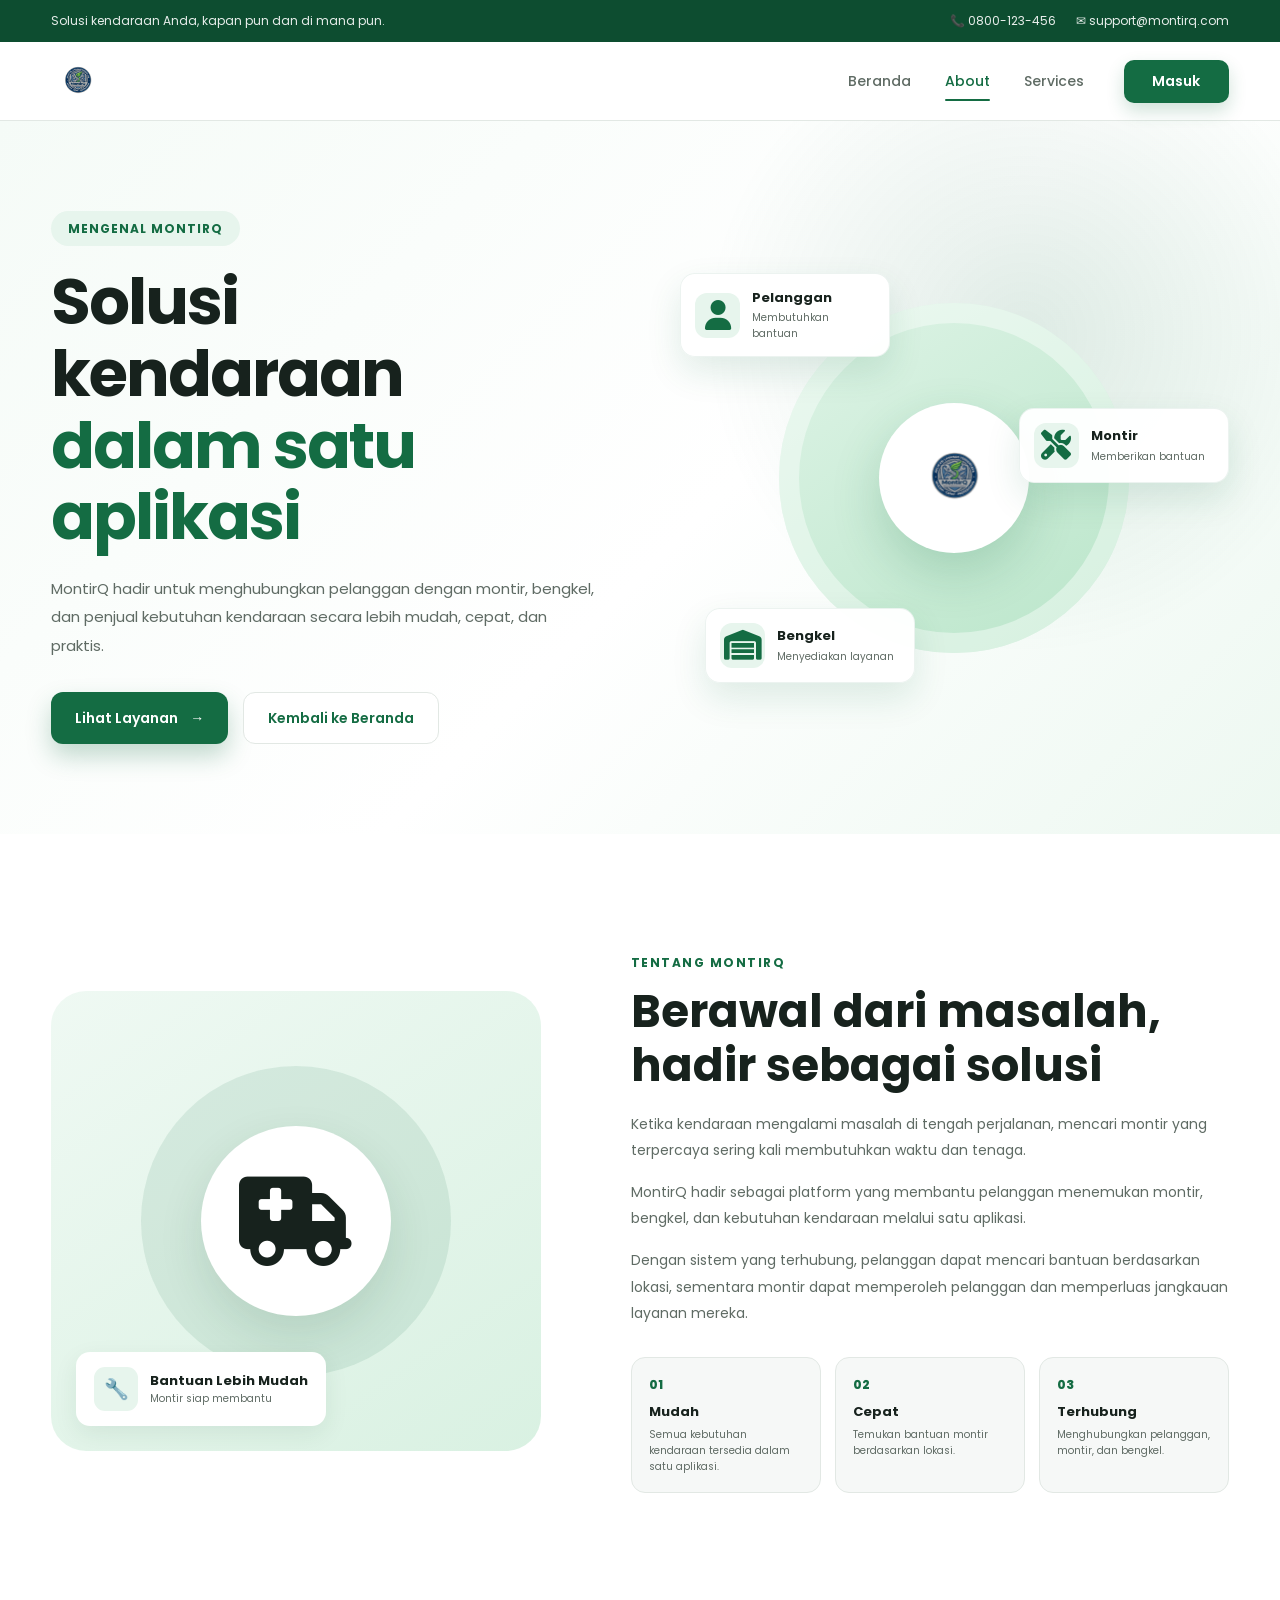
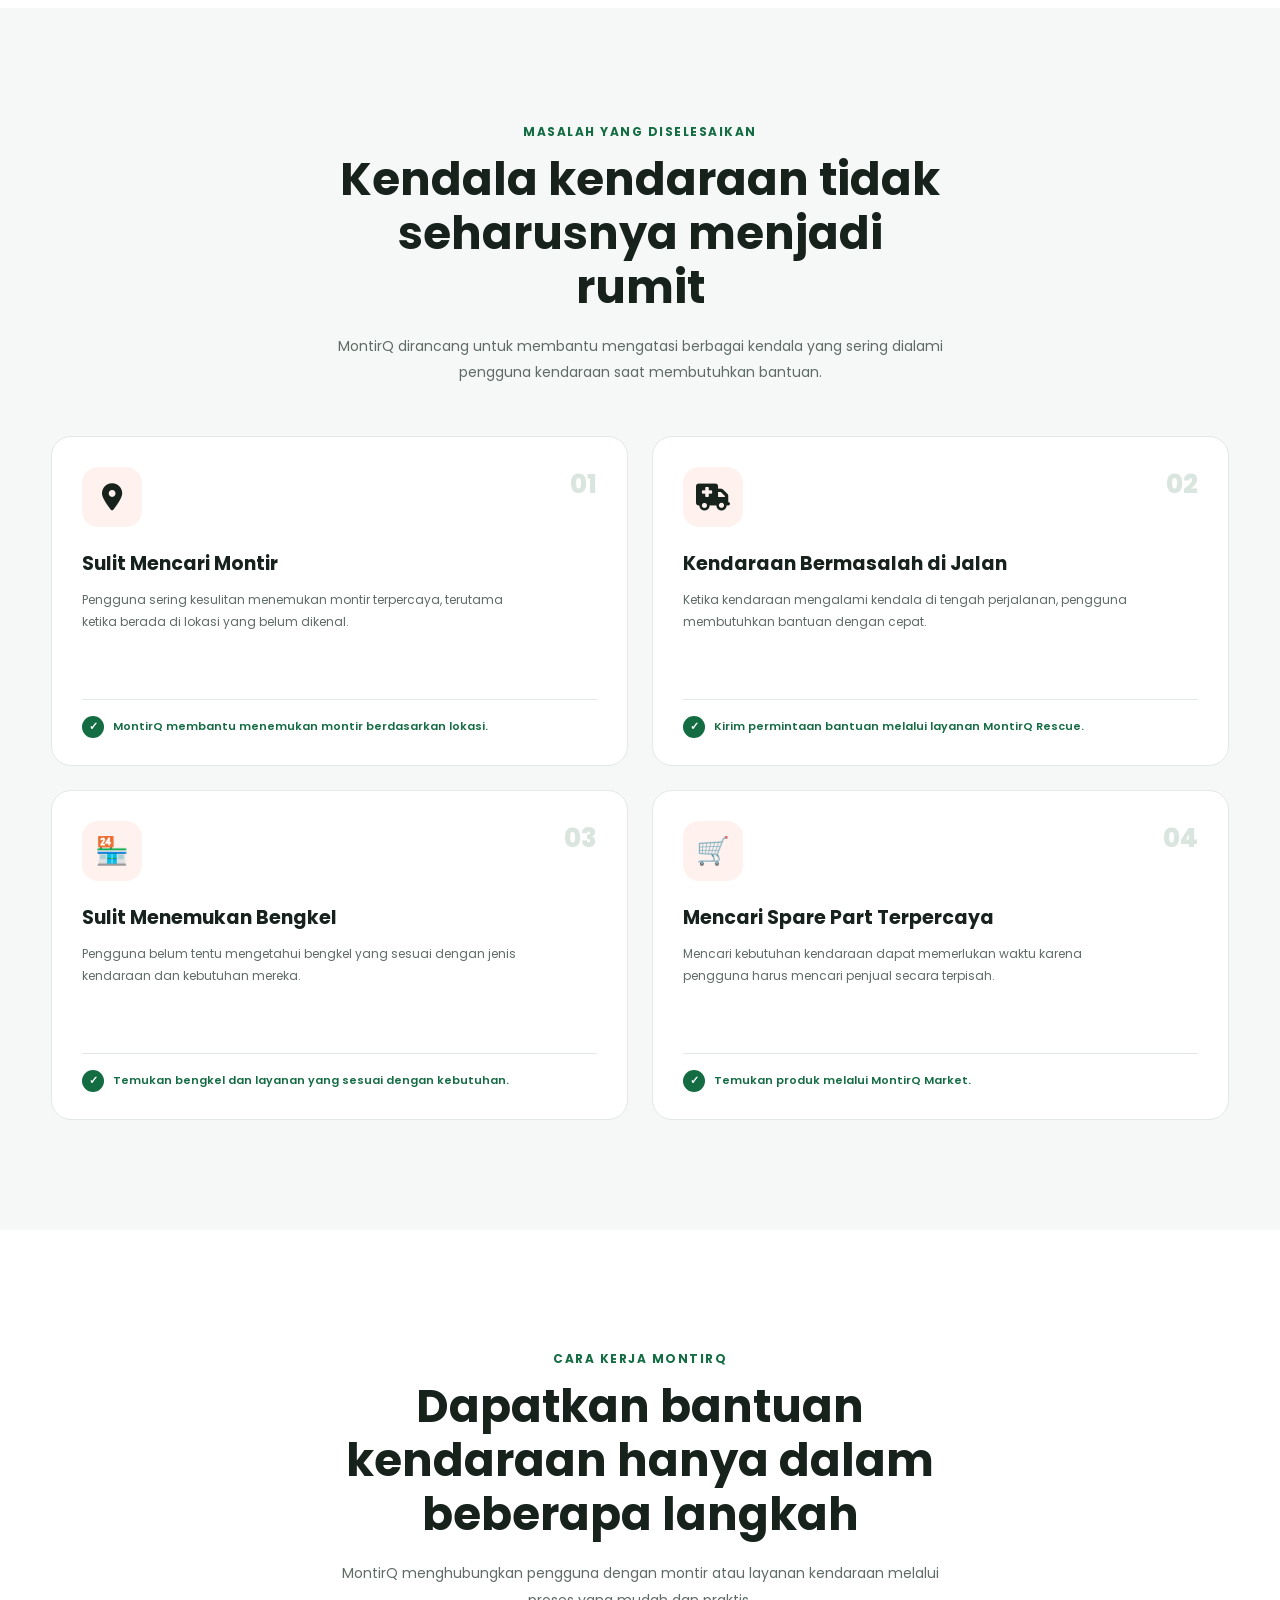
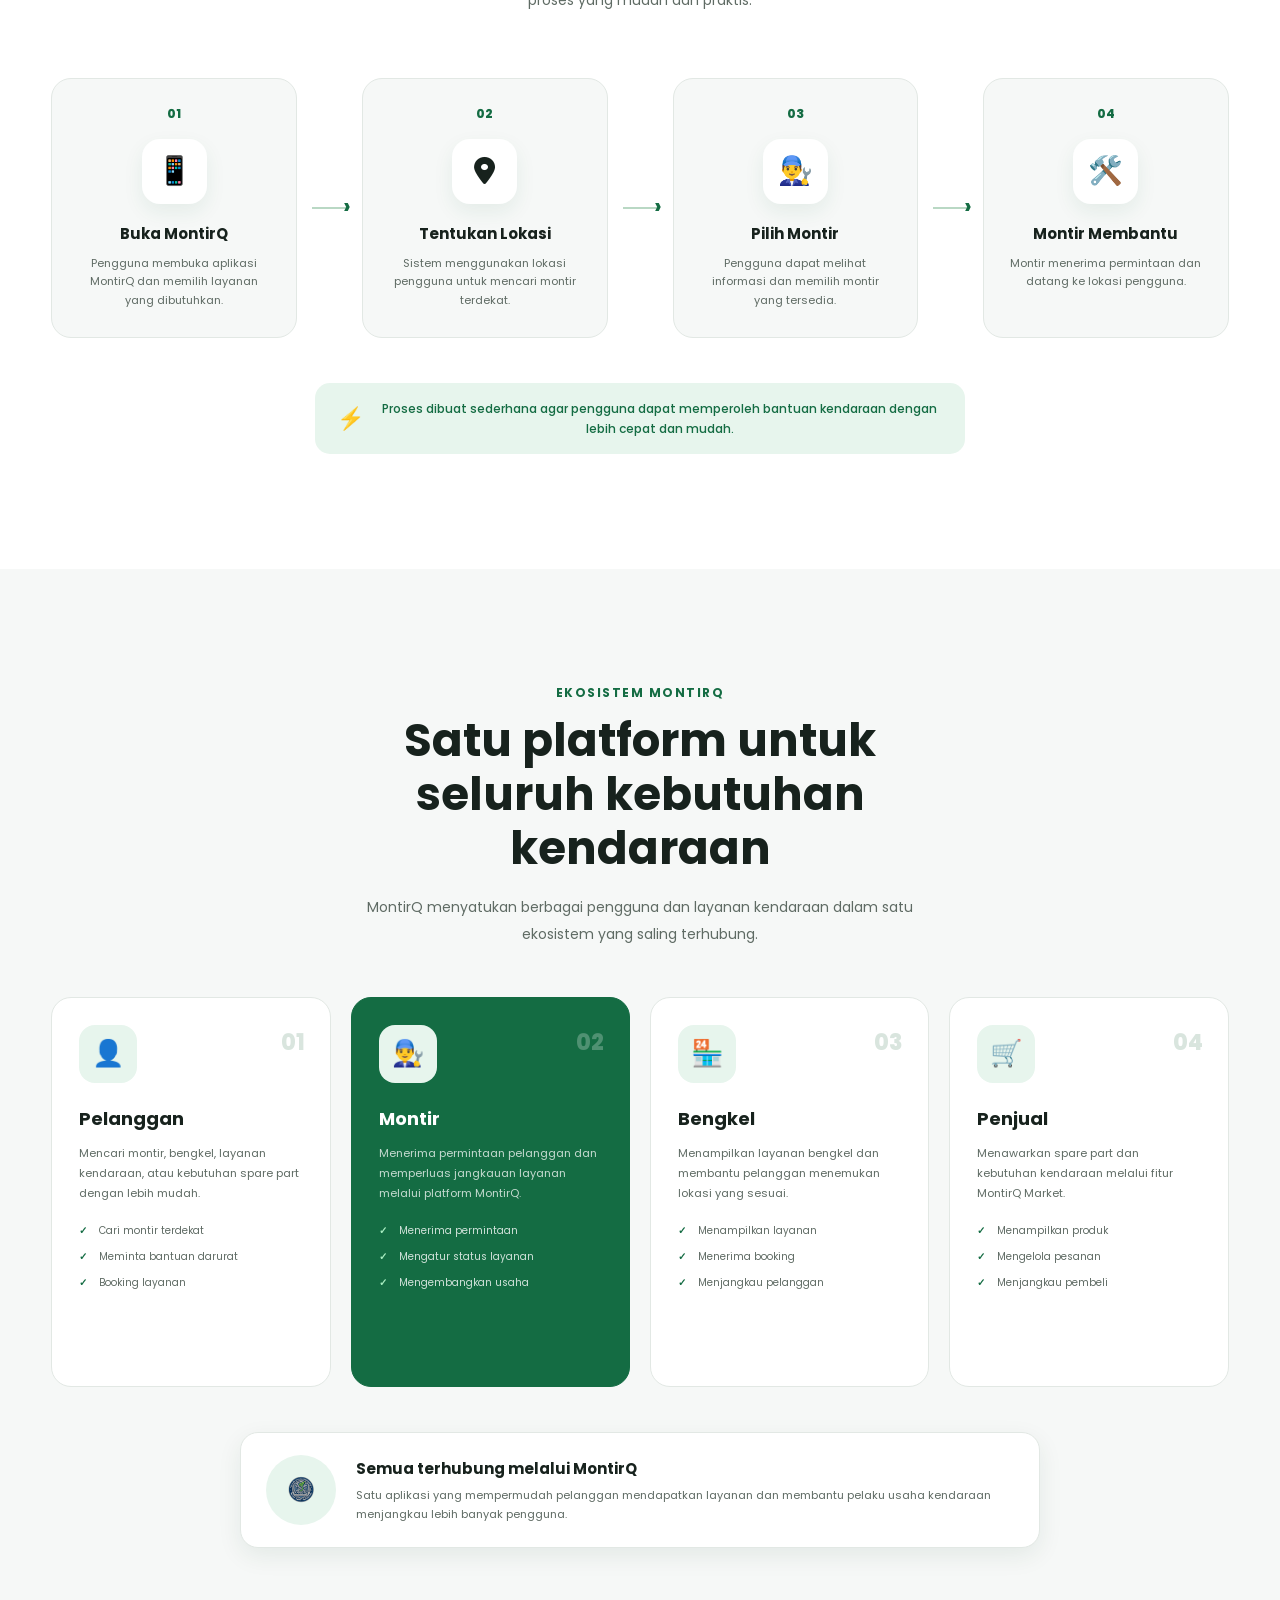
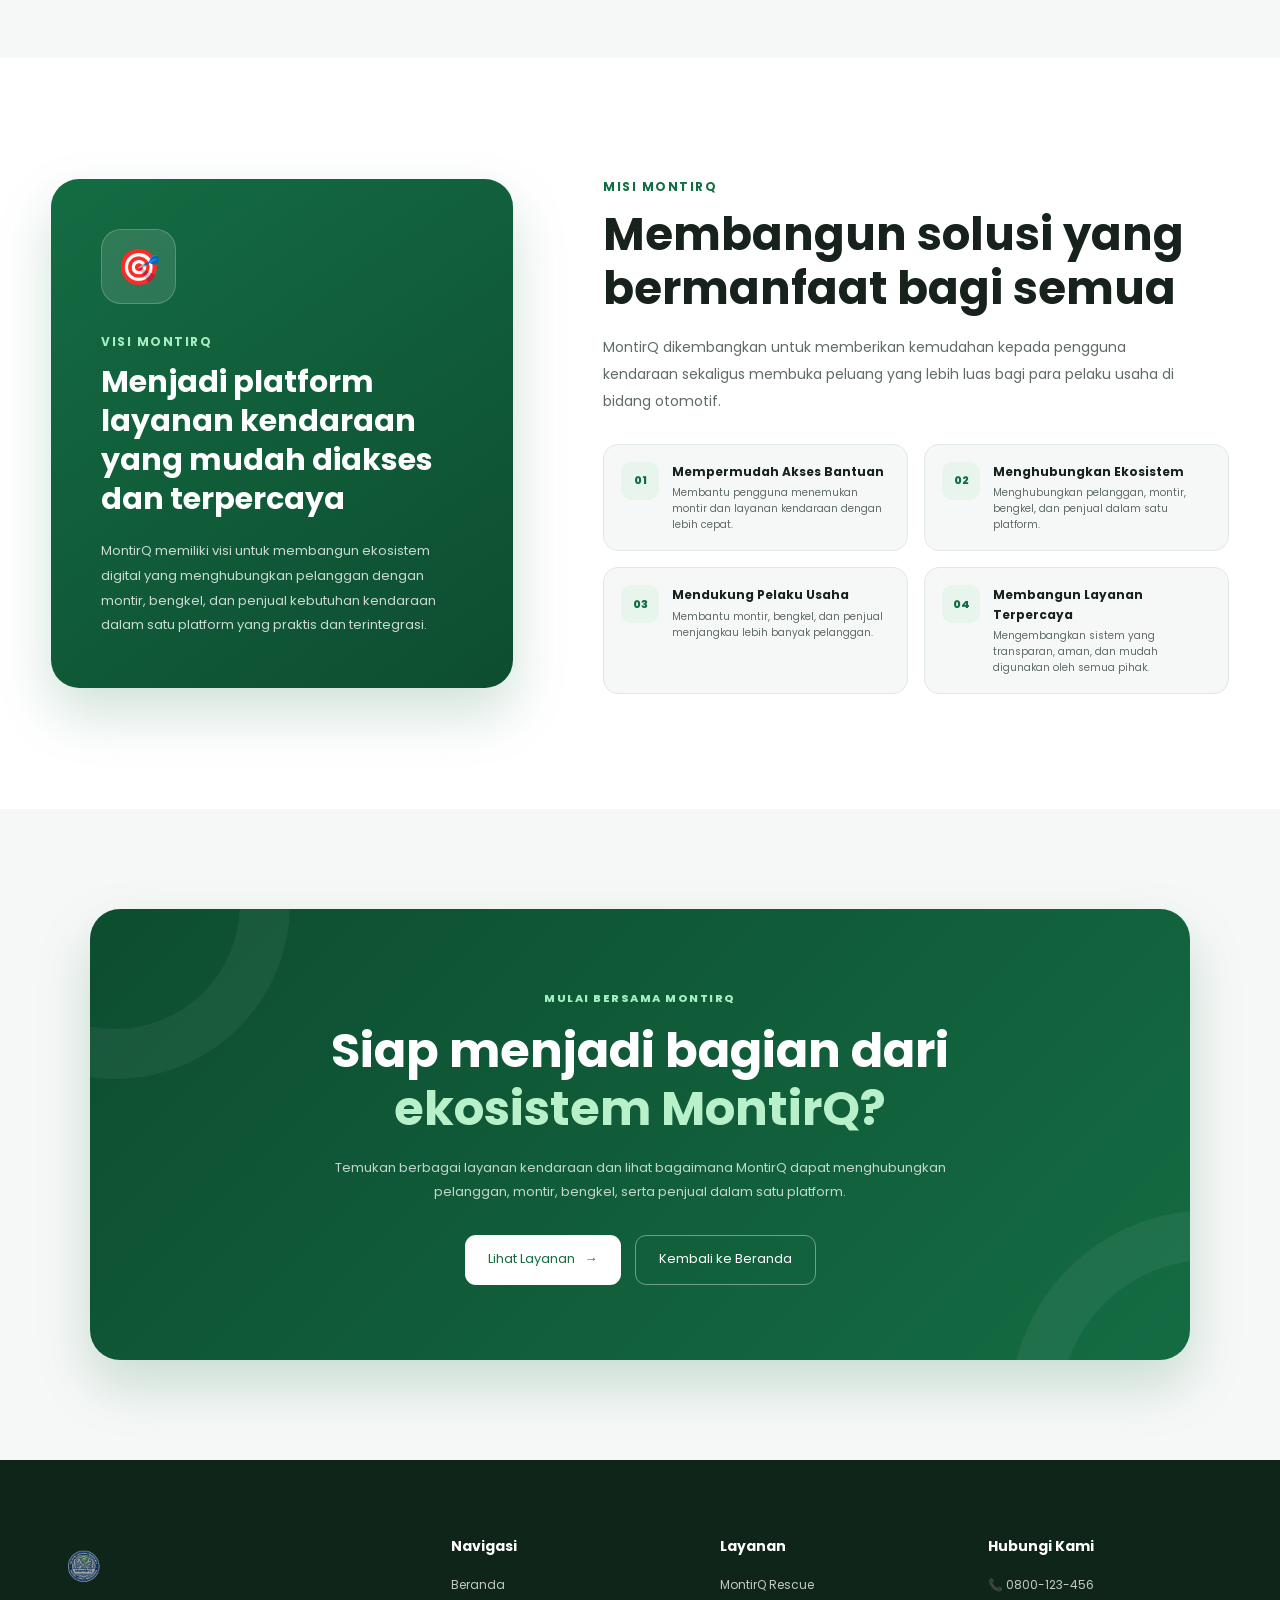
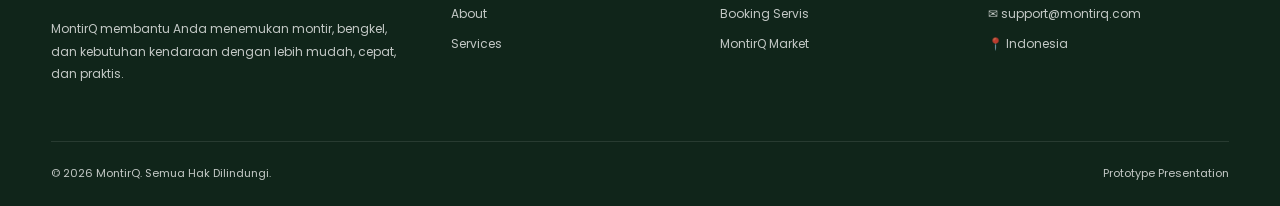
==== commit f45a03a5: "menambahkan fitur login" ====
--- a/About.html
+++ b/About.html
@@ -4,6 +4,10 @@
     <meta charset="UTF-8" />
     <meta name="viewport" content="width=device-width, initial-scale=1.0" />
     <title>About MontirQ</title>
+    <link
+        rel="stylesheet"
+        href="https://cdnjs.cloudflare.com/ajax/libs/font-awesome/6.7.2/css/all.min.css"
+    >
     <link rel="stylesheet" href="css/style.css" />
     <link rel="stylesheet" href="css/about.css" />
   </head>
@@ -27,7 +31,7 @@
     <nav class="navbar">
       <div class="navbar-container">
         <!-- Logo MontirQ -->
-        <a href="App.html" class="navbar-logo">
+        <a href="index.html" class="navbar-logo">
           <img
             src="assets/icons/logo-montirQ.png"
             alt="Logo MontirQ"
@@ -37,7 +41,7 @@
 
         <!-- Menu Navigasi -->
         <div class="navbar-menu">
-          <a href="App.html" class="nav-link"> Beranda </a>
+          <a href="index.html" class="nav-link"> Beranda </a>
           <a href="About.html" class="nav-link active"> About </a>
           <a href="Services.html" class="nav-link"> Services </a>
         </div>
@@ -79,7 +83,7 @@
               <span> → </span>
             </a>
 
-            <a href="App.html" class="btn-secondary"> Kembali ke Beranda </a>
+            <a href="index.html" class="btn-secondary"> Kembali ke Beranda </a>
           </div>
         </div>
 
@@ -96,7 +100,9 @@
 
           <!-- Pelanggan -->
           <div class="ecosystem-card customer-card">
-            <div class="ecosystem-icon">👤</div>
+            <div class="ecosystem-icon">
+              <i class="fa-solid fa-user"></i>
+            </div>
 
             <div>
               <h3>Pelanggan</h3>
@@ -107,7 +113,9 @@
 
           <!-- Montir -->
           <div class="ecosystem-card mechanic-card">
-            <div class="ecosystem-icon">👨‍🔧</div>
+            <div class="ecosystem-icon">
+              <i class="fa-solid fa-screwdriver-wrench"></i>
+            </div>
 
             <div>
               <h3>Montir</h3>
@@ -118,7 +126,9 @@
 
           <!-- Bengkel -->
           <div class="ecosystem-card workshop-card">
-            <div class="ecosystem-icon">🏪</div>
+            <div class="ecosystem-icon">
+              <i class="fa-solid fa-warehouse"></i>
+            </div>
 
             <div>
               <h3>Bengkel</h3>
@@ -135,7 +145,9 @@
       <div class="about-introduction-container">
         <!-- Visual -->
         <div class="about-introduction-visual">
-          <div class="introduction-main-icon">🚗</div>
+          <div class="introduction-main-icon">
+              <i class="fa-solid fa-truck-medical"></i>
+          </div>
 
           <div class="introduction-card">
             <span class="introduction-card-icon"> 🔧 </span>
@@ -231,7 +243,10 @@
           <article class="problem-card">
             <div class="problem-number">01</div>
 
-            <div class="problem-icon">📍</div>
+            <div class="problem-icon">
+              <i class="fa-solid fa-location-dot"></i>
+
+            </div>
 
             <h3>Sulit Mencari Montir</h3>
 
@@ -251,7 +266,9 @@
           <article class="problem-card">
             <div class="problem-number">02</div>
 
-            <div class="problem-icon">🚗</div>
+            <div class="problem-icon">
+              <i class="fa-solid fa-truck-medical"></i>
+            </div>
 
             <h3>Kendaraan Bermasalah di Jalan</h3>
 
@@ -350,7 +367,9 @@
           <div class="workflow-item">
             <div class="workflow-number">02</div>
 
-            <div class="workflow-icon">📍</div>
+            <div class="workflow-icon">
+              <i class="fa-solid fa-location-dot"></i>
+            </div>
 
             <h3>Tentukan Lokasi</h3>
 
@@ -656,7 +675,7 @@
               <span> → </span>
             </a>
 
-            <a href="App.html" class="cta-secondary"> Kembali ke Beranda </a>
+            <a href="index.html" class="cta-secondary"> Kembali ke Beranda </a>
           </div>
         </div>
       </div>
@@ -667,7 +686,7 @@
       <div class="footer-container">
         <!-- Informasi MontirQ -->
         <div class="footer-brand">
-          <a href="App.html" class="footer-logo">
+          <a href="index.html" class="footer-logo">
             <img
               src="assets/icons/logo-montirQ.png"
               alt="Logo MontirQ"
@@ -685,7 +704,7 @@
         <div class="footer-menu">
           <h3>Navigasi</h3>
 
-          <a href="App.html"> Beranda </a>
+          <a href="index.html"> Beranda </a>
 
           <a href="About.html"> About </a>
 
--- a/css/style.css
+++ b/css/style.css
@@ -1080,4 +1080,5 @@
   .service-link {
     left: 25px;
   }
+  
 }
--- a/css/about.css
+++ b/css/about.css
@@ -16,6 +16,10 @@
       transparent 28%
     ),
     linear-gradient(135deg, #f5fbf7 0%, #ffffff 55%, #edf8f1 100%);
+}
+.ecosystem-icon i {
+    font-size: 30px;
+    color: #146c43;
 }
 
 .about-hero-container {
